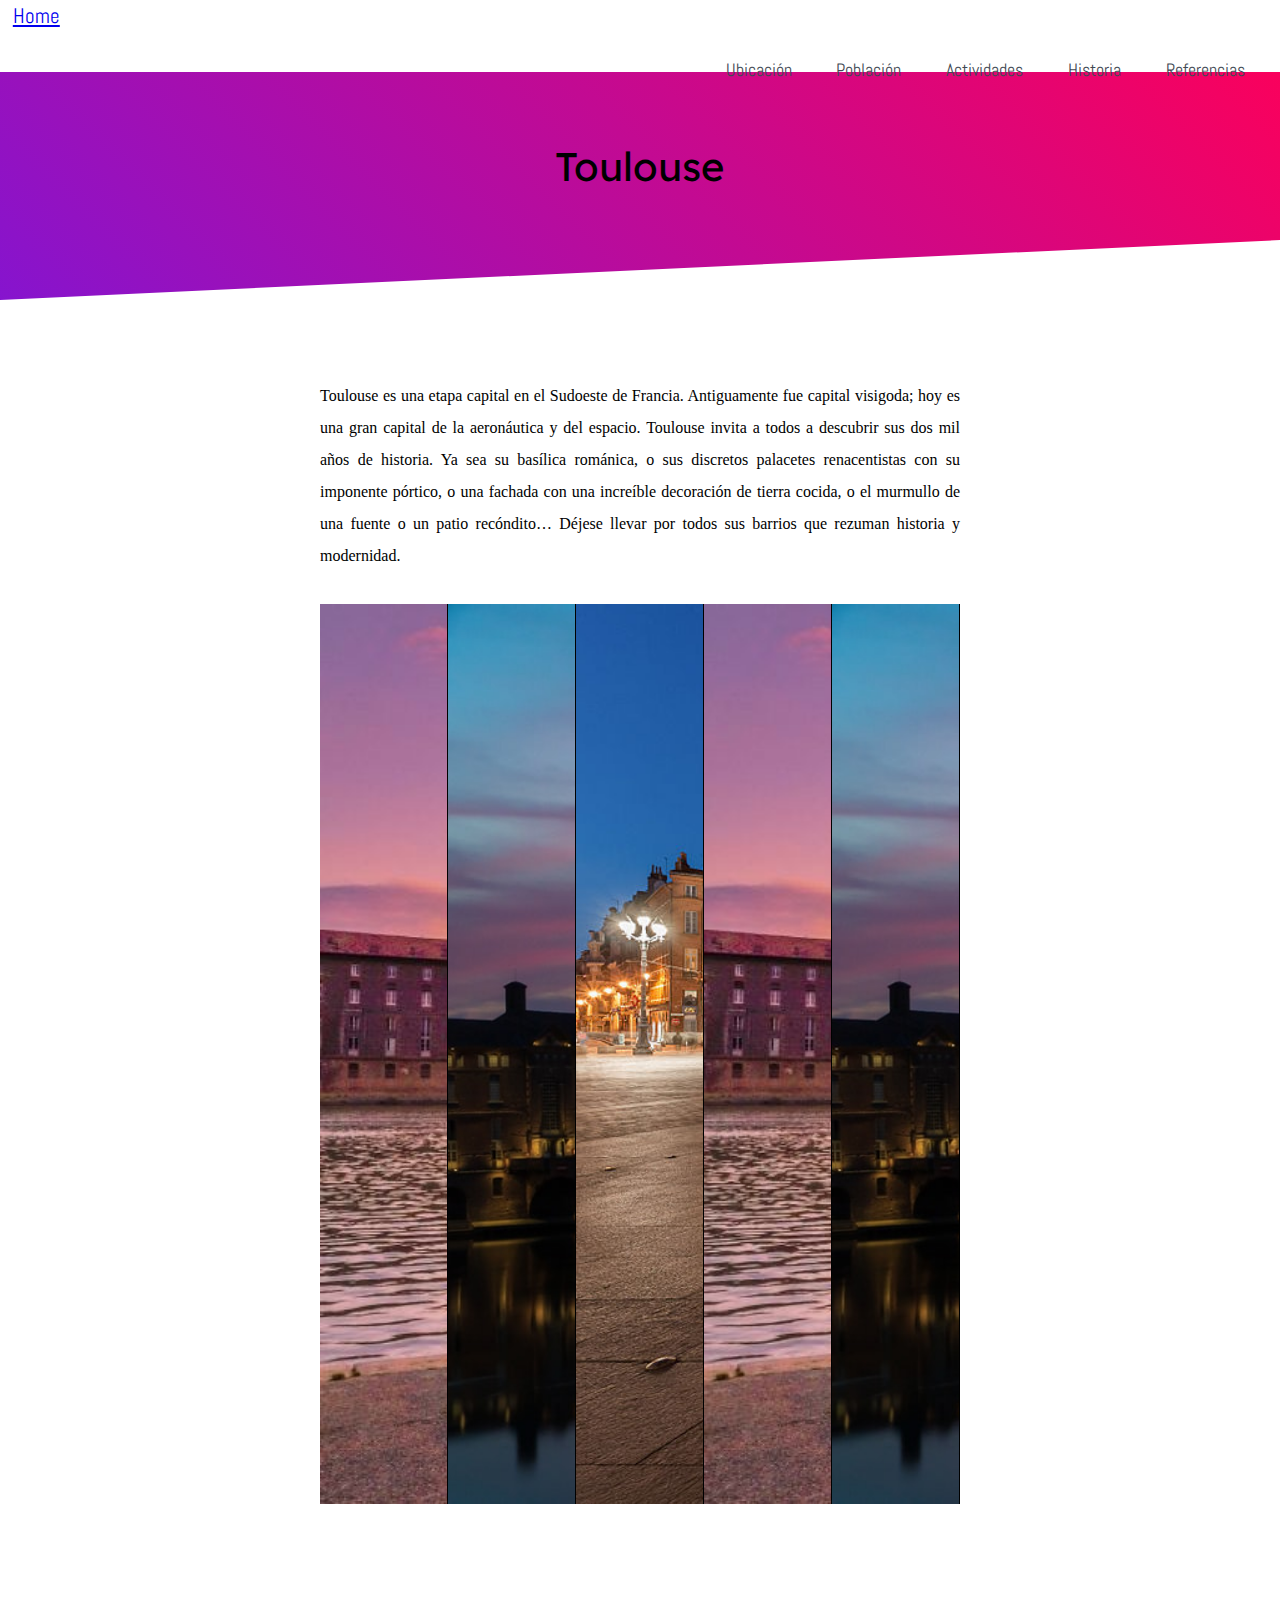
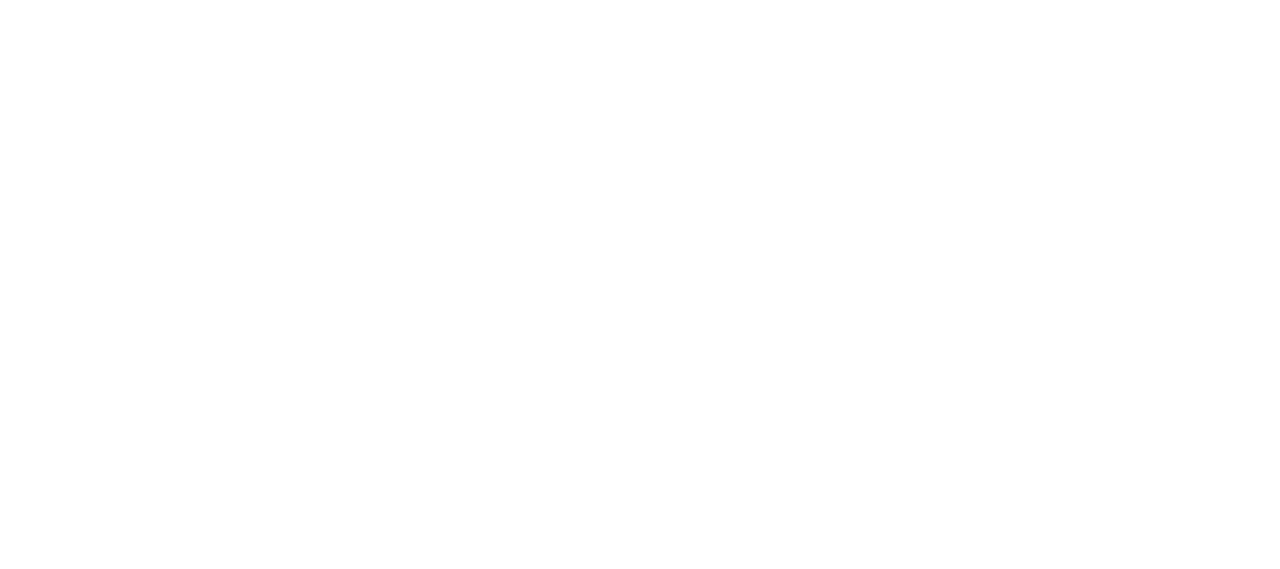
==== actividades.html @ 38aaec2a "primer commit" ====
<!DOCTYPE html>
    <!-- Ejercicio 1 - realizado por Andrés Esteban Sierra Sánchez -Gráfica interactiva-->

    <html lang="es">
    <head>
    <!--En la etiqueta meta se encuentra el atributo que habilita los carácteres para el lenguaje español y también aquellos que permiten un diseño web responsivo, que cambie respecto al tamaño de la pantalla desde el css-->
    <meta charset="UTF-8" name="viewport" content="width=device-width, initial-scale=1.0">
    <!--La etiqueta link que conecta el estilo con el HTML-->
    <link href="estilo1.css" rel="stylesheet" type="text/css">
    <title> Toulouse </title>
    </head>  
<body> 
	<header>
        <div class="contenedor">
            <h3><a href="index.html">Home</a></h3>      
            <input type="checkbox" id="menu-bar">
            <label for="menu-bar"><img src="imagenes/menu.png" width="30px"></label>
                <nav class  ="menu">                
                <a href="ubicacion.html">Ubicación</a>
                <a href="poblacion.html">Población</a>
                <a href="actividades.html">Actividades</a>
                <a href="historia.html">Historia</a>
                <a href="referencias.html">Referencias</a>
                </nav>        
                    
        </div>  
	</header>
    
    <banner>
        <section class="sec1b">
            <div class="contenedor">
                <h1>Toulouse</h1>         
            </div>    
        </section>
    </banner>
        
    <section class="sec2">
        Toulouse es una etapa capital en el Sudoeste de Francia.
        Antiguamente fue capital visigoda; hoy es una gran capital de la aeronáutica y del espacio. Toulouse invita a todos a descubrir sus dos mil años de historia. Ya sea su basílica románica, o sus discretos palacetes renacentistas con su imponente pórtico, o una fachada con una increíble decoración de tierra cocida, o el murmullo de una fuente o un patio recóndito… Déjese llevar por todos sus barrios que rezuman historia y modernidad.
        <br><br>
        <ul>
            <li>
                <div class="actividad">
                    Lorem ipsum dolor sit, amet consectetur adipisicing elit. Suscipit, neque esse, sed expedita eum repellat quis non totam praesentium dolores necessitatibus soluta a amet qui placeat magni corrupti explicabo animi?
                </div>
            </li>
            <li>
                <div class="actividad">
                    fdsfdsfsd
                </div>
            </li>
            <li>
                <div class="actividad">
                    fdsfdsfsd
                </div>
            </li>
            <li>
                <div class="actividad">
                    fdsfdsfsd
                </div>
            </li>
            <li>
                <div class="actividad">
                    fdsfdsfsd
                </div>
            </li>
        </ul>      
    </section>

    </section>
    <section class="sec5"></section>
    
</body>
</html>
---- estilo1.css ----
* {
    margin: 0;
    padding: 0;
    /* Se aplica box-sizing para mantener el mismo tamaño del box
    contando con el margin y padding*/
    box-sizing: border-box;
    font-weight: initial;
    line-height: 2rem; 
}
/*  font-family: Abel  */
@font-face {
    font-family: Abel;
    src: url('/fonts/Abel/Abel-Regular.ttf');
}

/*  font-family: Anton  */
@font-face {
    font-family: Anton;
    src: url('../fonts/Anton/Anton-Regular.ttf');
}

/*  font-family: Josefin  */
@font-face {
    font-family: Josefin;
    src: url('../fonts/Josefin_Sans/JosefinSans-Regular.ttf');
}

/*  font-family: Lexend  */
@font-face {
    font-family: Lexend;
    src: url('../fonts/Lexend_Deca/LexendDeca-Regular.ttf');
}

/*  font-family: Livvic  */
@font-face {
    font-family: Livvic;
    src: url('../fonts/Livvic/Livvic-Regular.ttf');
}


h1{
    font-family: Lexend;
    font-size: 2.5rem;
}

h2{
    font-family: Lexend;
}

h3{
    font-family: Abel;
    font-size: 1.3rem;
}

p{
    font-family: Lexend;
}

.contenedor{
    width: 98%;
    margin: auto;
}
header {
    width: 100%;
    height: 4.5rem;
    background: rgba(255,255,255,1);
    position:absolute; 
    color: white;
    top: 0;
    left: 0;
    z-index: 100;
}
header .contenedor{
    display: table;
    margin: auto;
}
header h2 a{
    font-size: 1.6rem;
    font-weight: initial;
    color: #3f4954;
    float: left;
    text-decoration: none;
    padding: 1rem 0 0 1rem;
    border: none;
}
header label {
    display: none;
}
#menu-bar{
    display: none;
}
.menu{
    font-family: Abel;
    font-size: 1.1rem;
    position: static;
    width: auto;
    height: auto;
    display: flex;
    border: none;
    float: right;
}
.menu a {
    height: 4em;
    color: #3f4954;
    text-decoration: none;
    padding: 1.4rem;
    border: none;
    transition: 0.5s;
}
.menu a:hover{
    color: white;
    background: rgba(235,90,121,0.8);
}

section{
    width: 100%;
}
#banner .sec1{
    height: 110vh;
    position: relative;
    display: flex;
    justify-content: center;
    overflow: hidden;
    background: url(imagenes/bg2.jpg);
    background-attachment:fixed;
    background-size: cover;
    background-repeat: no-repeat;
}
#banner .sec1:before{
    content: '';
    position: absolute;
    top: 100%;
    left: -50%;
    width: 100%;
    height: 100%;
    background:#fff;
    transform-origin: right;
    transform: skewY(8deg);
}
#banner .sec1:after{
    content: '';
    position: absolute;
    top: 100%;
    right: -50%;
    width: 100%;
    height: 100%;
    background:#fff;
    transform-origin: left;
    transform: skewY(-8deg);
}
#banner .sec1 .contenedor{
    position: absolute;
    text-align: center;
    padding-top: 11rem;
}
#banner .sec1 .contenedor h1{
    color: white;
    font-size: 5em;
    line-height: 1.4em;
}
#banner .sec1 .contenedor h2{
    color: white;
    font-size: 2em;
    line-height: 1.4em;
}


#banner .sec1 .btn{
    margin: 10px;
    background: gray;
    background-size: cover;
}
#banner .sec1 .btn:hover{
    background: transparent;
    border: 1px solid white;
    color: white;
}
button.btn{
    border: none;
    border-radius: 2rem;
    padding: 1rem 3rem;
    font-size: 1rem;
    cursor: pointer;
}

section.sec5{    
    height: 65vh;
    position: relative;
    overflow: hidden;
    background: url(imagenes/bg1.jpeg);
    background-attachment: fixed;
    background-size: cover;
    background-repeat: no-repeat;
}
section.sec5:before{
    content: '';
    position: absolute;
    bottom: 100%;
    left: 0%;
    width: 100%;
    height: 100%;
    background:#fff;
    transform-origin: left;
    transform: skewY(8deg);
}


section.sec2{
    height: auto;
    padding: 5rem 20rem;
    box-sizing: border-box;
    text-align: justify;
    line-height: 2rem;    
}
.sec2 h1{
    text-align: center;
    font-size: 48px;
    max-width: 600px;
    position: relative;
    margin: auto;
}
.sec2 h1:before{
    content: "";
    display: block;
    width: 120px;
    height: 2px;
    background: #000;
    position: absolute;
    left: 0;
    top: 50%;
    z-index: -2;
}
.sec2 h1:after{
    content: "";
    display: block;
    width: 120px;
    height: 2px;
    background: #000;
    position: absolute;
    right: 0;
    top: 50%;
    z-index: -2;
}
.sec2 span{
    background: #fff;
}


section.sec3{
    color: white;
    height: 26rem;
    display: flex;
    background:url(imagenes/bg3.jpg);
    background-position: 100px -150px;
    background-size: cover;
    box-shadow: 0 2px 2px rgba(0,0,0,0.5);
}

 .sec3 .content{
    padding: 3rem;
    text-align: left;
    width: calc(50% - 50px);
    height: 100%;
    background: rgba(237, 94, 124, 1);
    box-sizing: border-box;
}

 .sec3 .image{
    width: calc(50% + 50px);
    height: 100%;
    box-sizing: border-box;
    border-left: 100px solid rgba(237, 94, 124, 1);
    border-bottom: 26rem solid transparent; 
}

section.sec4{
    padding: 0.3rem;
    display: flex;
    justify-content: center;
    height: auto;
    flex-wrap: wrap;
}

.sec4 .card{
    width: 300px;
    height: auto;
    border-radius: 8px;
    box-shadow: 0 2px 2px rgba(0,0,0,0.6);
    margin: 30px;
    text-align: center;
    transition: all 0.25s;
}
.sec4 .card:hover{
    transform: translateY(-15px);
    box-shadow: 0 17px 16px rgba(0,0,0,0.2);
}

.sec4 .card img{
    width: 300px;
    height: 220px;
}

.sec4 .card p{
    margin: 30px;
    text-align: justify;
}

.sec4 .card .subcard{
    background: purple;
}

.sec4 .card .subcard2{
    background: blue;
}

.sec4 .card .subcard3{
    background: rosybrown;
}






banner .sec1b{
    height: 300px;
    position: relative;
    background: linear-gradient(45deg,#8614ce,#ff0057);
    display: flex;
    justify-content: center;
}
banner .sec1b:before{
    content: '';
    position: absolute;
    bottom: 0;
    left: 0;
    width: 100%;
    height: 200px;
    background: white;
    clip-path: polygon(0% 100%,100% 70%,100% 100%);
}

banner .sec1b .contenedor{
    position: absolute;
    text-align: center;
    padding-top: 150px;
}

ul{
    position: relative;
    top: 0;
    left: 0;
    height: 100vh;
    background: rgb(168, 102, 102);
    margin: 0;
    padding: 0;
}
ul li {
    list-style: none;
    position: relative;
    width: 20%;
    height: 100%;
    border-right: 1px solid #000;
    float: left;
    box-sizing: border-box;
    transition: 0.5s;
    text-align: center;
    overflow: hidden;
}
ul li:nth-child(1){
    background: url(imagenes/bg1.jpeg);
    background-size: cover;
    background-position: left;
}
ul li:nth-child(2){
    background: url(imagenes/bg2.jpg);
    background-size: cover;
    background-position: left;
}
ul li:nth-child(3){
    background: url(imagenes/bg3.jpg);
    background-size: cover;
    background-position: left;
}
ul li:nth-child(4){
    background: url(imagenes/bg1.jpeg);
    background-size: cover;
    background-position: left;
}
ul li:nth-child(5){
    background: url(imagenes/bg2.jpg);
    background-size: cover;
    background-position: left;
}
ul:hover li{
    width: 10%;
}
ul li:hover{
    width: 60%;
}
ul li .actividad{
    position: absolute;
    bottom: -100%;
    left: 0;
    width: 100%;
    background: rgba(211, 152, 152, 0.6);
    box-sizing: border-box;
    color: #fff;
}
ul li:hover .actividad{
    bottom: 0;
    transition: 0.5s;
    transition-delay: 0.5s;
}





.sec2 .circle{
    width: 200px;
    height: 200px;
    background: url(imagenes/bg3.jpg);
    border-radius: 50%;
    float: left;
    shape-outside: circle();
    margin: 30px 30px 30px 0;
}





@media only screen and (max-width: 800px) { 
    .menu{
        position: absolute;        
        display: block; 
        top: 50px;
        left: 0; 
        width: 50%;
        height: 100h;
        background: rgba(3,3,3,0.5);
        transition: all 0s;
        transform: translateX(-100%);
    }
    .menu a{
        display: block; 
        border-bottom: 1px solid rgba(255, 255, 255, 0.5);        
        color:white;
    }
    header label {
        display: initial;
        float: right;
        font-size: 28px;
        margin: 15px 0;
        cursor: pointer;
    }
    #menu-bar:checked ~ .menu{
        transform: translateX(100%);
    }
    .menu a:hover{
    background: rgba(235,90,121,0.8);
    }
}

@media only screen and (max-width: 500px) { 
    #menu-bar:checked ~ .menu{
        width: 100%;
        transform: translateX(0%);
    }
}
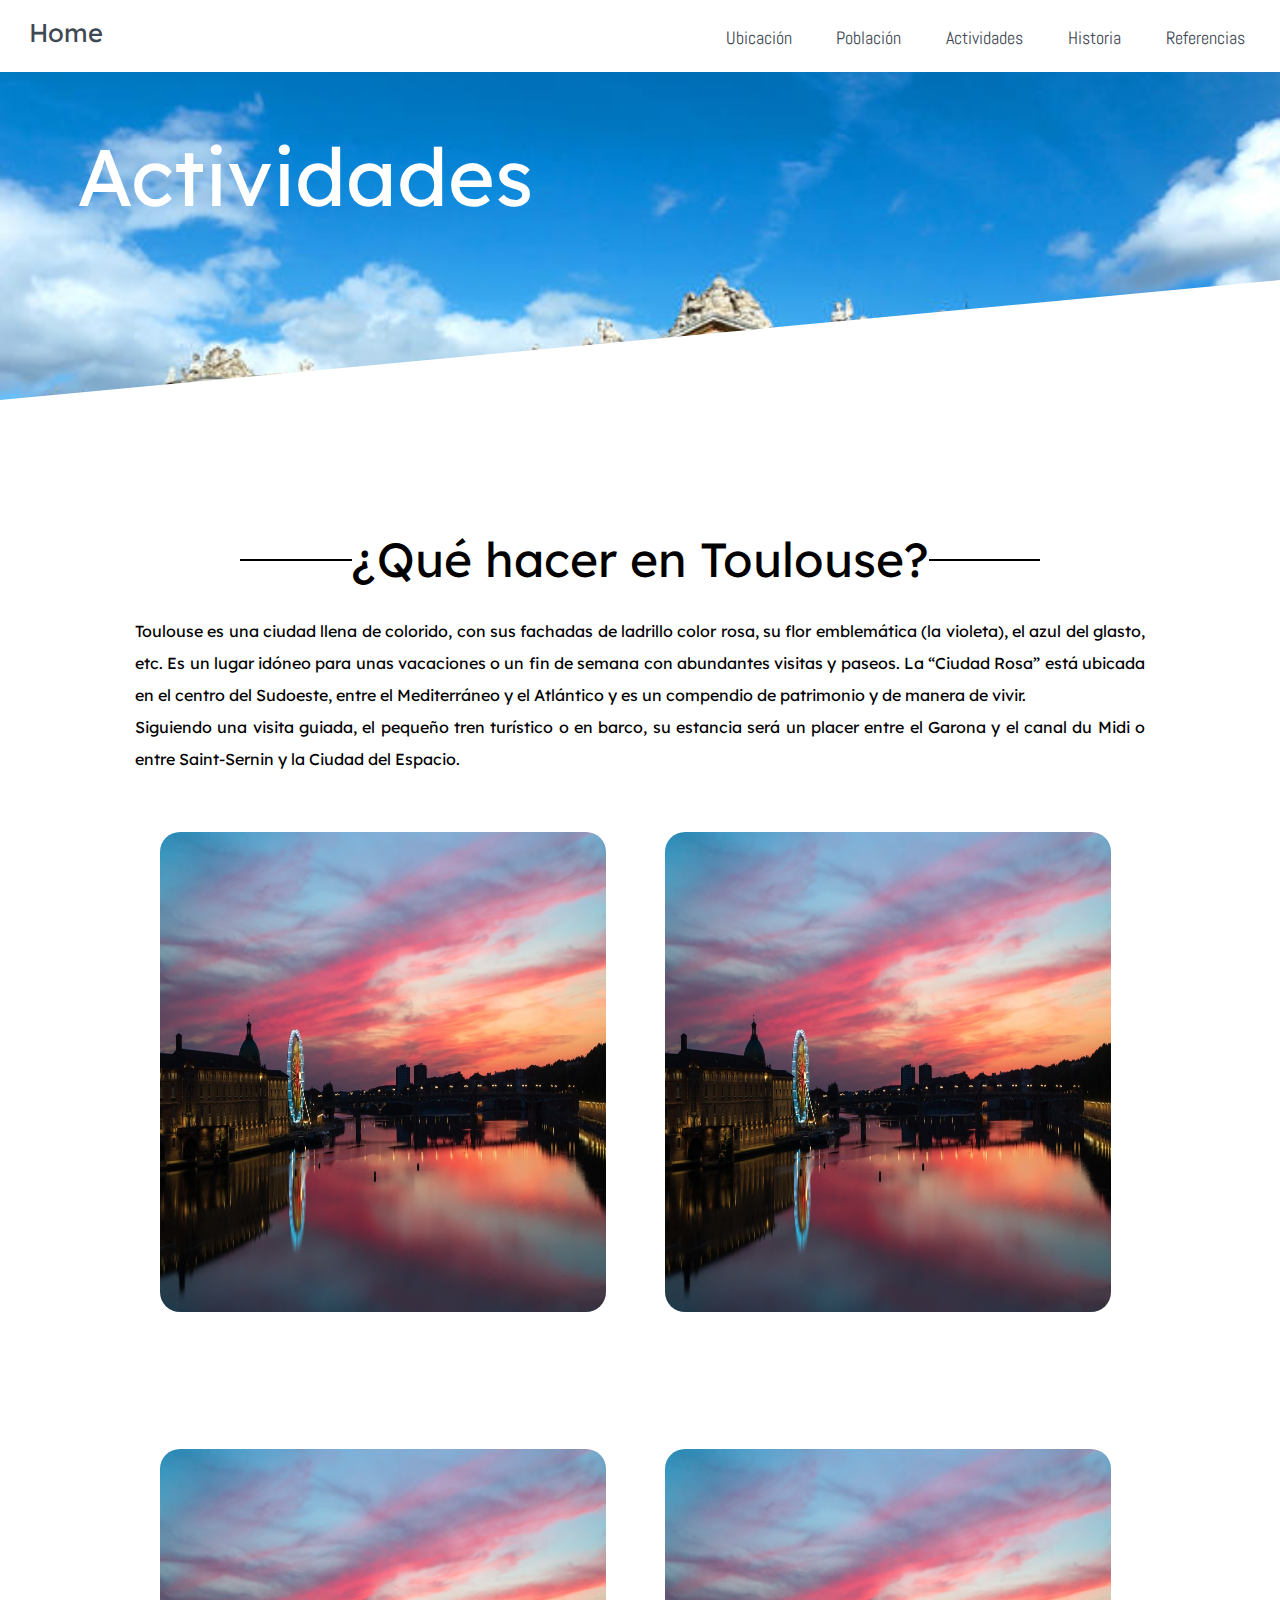
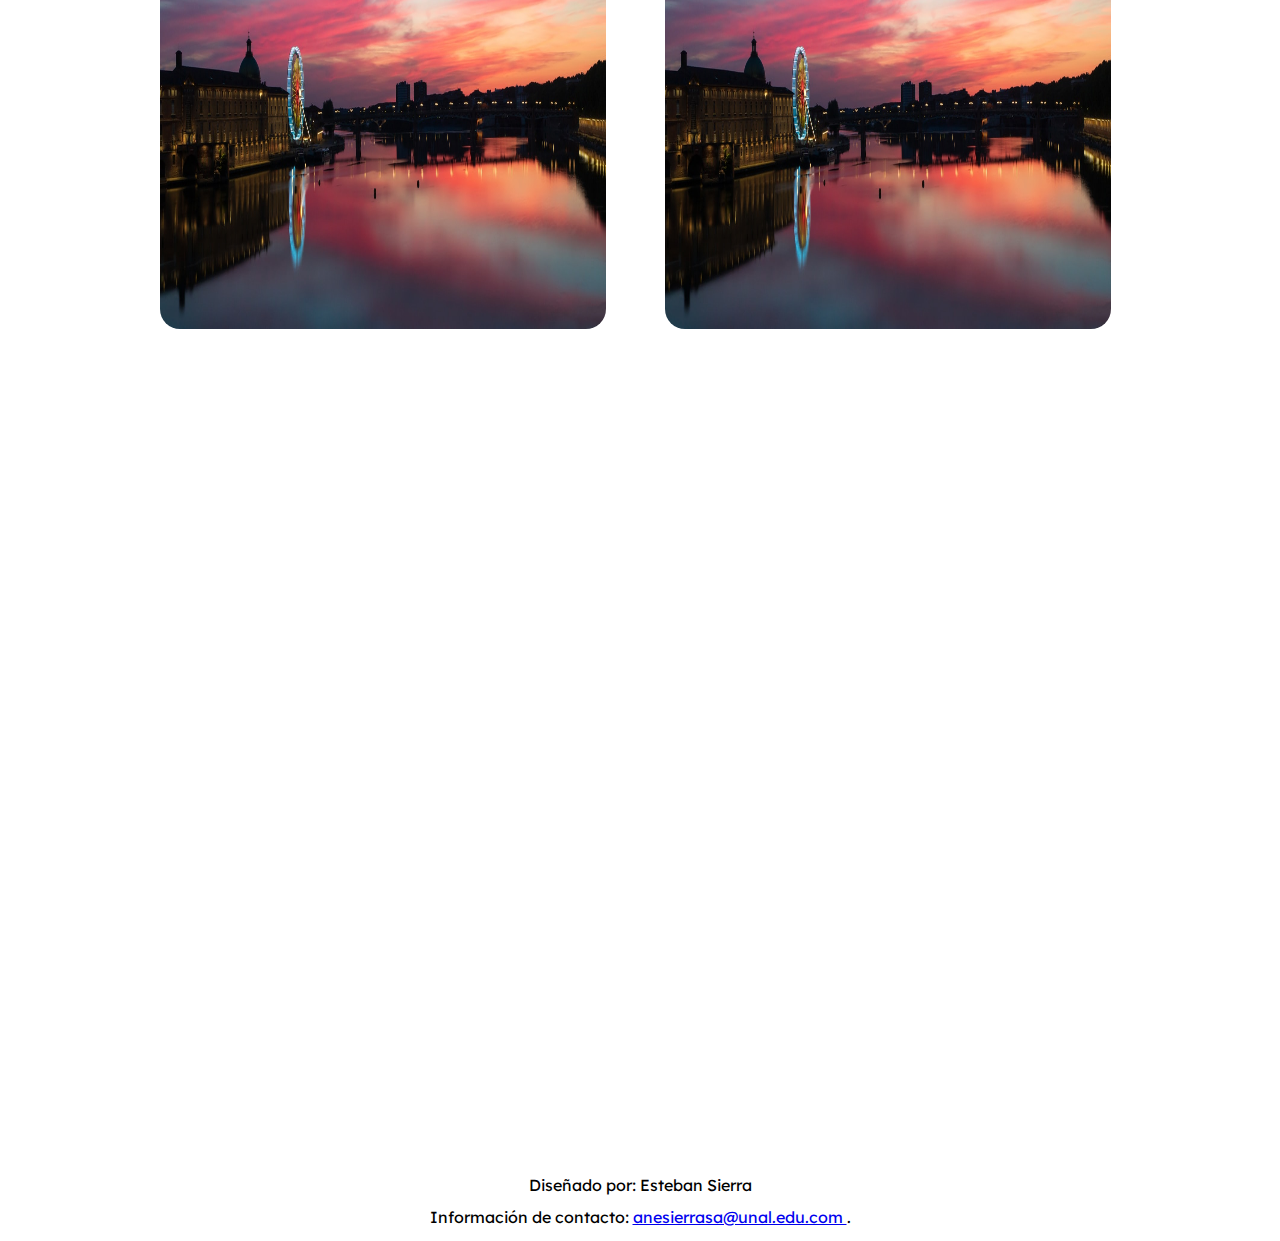
==== commit 65f754ae: "v2" ====
--- a/actividades.html
+++ b/actividades.html
@@ -6,13 +6,13 @@
     <!--En la etiqueta meta se encuentra el atributo que habilita los carácteres para el lenguaje español y también aquellos que permiten un diseño web responsivo, que cambie respecto al tamaño de la pantalla desde el css-->
     <meta charset="UTF-8" name="viewport" content="width=device-width, initial-scale=1.0">
     <!--La etiqueta link que conecta el estilo con el HTML-->
-    <link href="estilo1.css" rel="stylesheet" type="text/css">
+    <link href="/css/estilo1.css" rel="stylesheet" type="text/css">
     <title> Toulouse </title>
     </head>  
 <body> 
 	<header>
         <div class="contenedor">
-            <h3><a href="index.html">Home</a></h3>      
+            <h2><a href="index.html">Home</a></h2>      
             <input type="checkbox" id="menu-bar">
             <label for="menu-bar"><img src="imagenes/menu.png" width="30px"></label>
                 <nav class  ="menu">                
@@ -21,54 +21,99 @@
                 <a href="actividades.html">Actividades</a>
                 <a href="historia.html">Historia</a>
                 <a href="referencias.html">Referencias</a>
-                </nav>        
-                    
+                </nav>     
         </div>  
 	</header>
     
-    <banner>
-        <section class="sec1b">
+    <div id="banner">
+        <section class="sec1b" style="background-image: url(imagenes/b4.jpg)">
             <div class="contenedor">
-                <h1>Toulouse</h1>         
+                <h1>Actividades</h1>         
             </div>    
         </section>
-    </banner>
+    </div>
         
     <section class="sec2">
-        Toulouse es una etapa capital en el Sudoeste de Francia.
-        Antiguamente fue capital visigoda; hoy es una gran capital de la aeronáutica y del espacio. Toulouse invita a todos a descubrir sus dos mil años de historia. Ya sea su basílica románica, o sus discretos palacetes renacentistas con su imponente pórtico, o una fachada con una increíble decoración de tierra cocida, o el murmullo de una fuente o un patio recóndito… Déjese llevar por todos sus barrios que rezuman historia y modernidad.
-        <br><br>
-        <ul>
-            <li>
-                <div class="actividad">
-                    Lorem ipsum dolor sit, amet consectetur adipisicing elit. Suscipit, neque esse, sed expedita eum repellat quis non totam praesentium dolores necessitatibus soluta a amet qui placeat magni corrupti explicabo animi?
+        <div class="sec2b">
+            <h1><span>¿Qué hacer en Toulouse?</span></h1>
+            <br>
+            <p>Toulouse es una ciudad llena de colorido, con sus fachadas de 
+                ladrillo color rosa, su flor emblemática (la violeta), el azul
+                del glasto, etc. Es un lugar idóneo para unas vacaciones o un 
+                fin de semana con abundantes visitas y paseos. La “Ciudad Rosa”
+                está ubicada en el centro del Sudoeste, entre el Mediterráneo y 
+                el Atlántico y es un  compendio de patrimonio y de manera de vivir.<br>
+                Siguiendo una visita guiada, el pequeño tren turístico o en barco, 
+                su estancia será un placer entre el Garona y el canal du Midi o 
+                entre Saint-Sernin y la Ciudad del Espacio.</p>
+            <br>
+            <div class="actividades">
+                <div class="card2">
+                    <div class="front"><img src="/imagenes/bg2.jpg"></div>
+                    <div class="back">
+                        <h2>Le Capitole- Hotel de Ville</h2>
+                        <p> En el primer piso hay magníficas salas de recepción decoradas con alegorías 
+                            del Amor por Paul Gervais, diez lienzos enormes de Henri Martin, en la Sala 
+                            de los Ilustres con temas que cuentan la historia de Toulouse y 
+                            unos bustos en memoria de los hombres que dejaron su impronta en 
+                            la ciudad.
+                        </p>
+                    </div>
                 </div>
-            </li>
-            <li>
-                <div class="actividad">
-                    fdsfdsfsd
+
+                <div class="card2">
+                    <div class="front"><img src="/imagenes/bg2.jpg"></div>
+                    <div class="back">
+                        <h2>Jardin du Grand Rond</h2>
+                        <p> Su segundo nombre es el de parque Boulingrin, lo que recuerda el 
+                            nombre bowling green en inglés, rectángulo de césped donde se juega
+                            con bolas.<br>
+                            También se puede hacer picnic bajo la gran variedad de árboles y 
+                            flores o improvisar un paseo romántico por las avenidas entre las 
+                            estatuas que terminan en el templete frente a una hermosa fuente.
+                        </p>
+                    </div>
                 </div>
-            </li>
-            <li>
-                <div class="actividad">
-                    fdsfdsfsd
+            </div>
+            <div class="actividades">
+                <div class="card2">
+                    <div class="front"><img src="/imagenes/bg2.jpg"></div>
+                    <div class="back">
+                        <h2>Cite de l'espace</h2>
+                        <p> Gracias al simulador de camino lunar, el visitante puede entrenarse a andar 
+                            como un astronauta descubriendo su vida a bordo de la Estación 
+                            Espacial Internacional. Venga a vestirse con una escafandra 
+                            subiendo a un módulo lunar. Y los peques, ¡también!
+                        </p>
+                    </div>
                 </div>
-            </li>
-            <li>
-                <div class="actividad">
-                    fdsfdsfsd
+                <div class="card2">
+                    <div class="front"><img src="/imagenes/bg2.jpg"></div>
+                    <div class="back">
+                        <h2>Pont - Neuf</h2>
+                        <p> La construcción a partir de 1544 del puente más 
+                            antiguo del Garona fue un tema de importancia nacional.<br>
+                            Hoy podemos apreciar sus ocho ojos grandiosos, de ladrillo 
+                            y sillares de piedra con u os vanos para limitar la presión 
+                            del agua, dispositivo que permitirá al puente el haber 
+                            resistido a los caprichos del río.
+                        </p>
+                    </div>
                 </div>
-            </li>
-            <li>
-                <div class="actividad">
-                    fdsfdsfsd
-                </div>
-            </li>
-        </ul>      
+            </div>
+        </div>
     </section>
 
     </section>
-    <section class="sec5"></section>
+    <section class="sec5" style="background-image: url(imagenes/b4.jpg)"></section>
+    <div class="footer">
+        <p>Diseñado por: Esteban Sierra</p>
+        <p>Información de contacto: 
+            <a href="mailto:anesierrasa@unal.edu.co">
+                anesierrasa@unal.edu.com
+            </a>.
+        </p>
+    </div>
     
 </body>
 </html>   
--- a/css/estilo1.css
+++ b/css/estilo1.css
@@ -0,0 +1,638 @@
+* {
+    margin: 0;
+    padding: 0;
+    /* Se aplica box-sizing para mantener el mismo tamaño del box
+    contando con el margin y padding*/
+    box-sizing: border-box;
+    font-weight: initial;
+    line-height: 2rem; 
+}
+/*  font-family: Abel  */
+@font-face {
+    font-family: Abel;
+    src: url('../fonts/Abel/Abel-Regular.ttf');
+}
+
+/*  font-family: Lexend  */
+@font-face {
+    font-family: "Lexend";
+    src: url("../fonts/Lexend_Deca/LexendDeca-Regular.ttf");
+}
+
+
+h1{
+    font-family: "Lexend";
+    font-size: 2.5rem;
+}
+
+h2{
+    font-family: Lexend;
+}
+
+h3{
+    font-family: Abel;
+    font-size: 1.3rem;
+}
+
+p{
+    font-family: Lexend;
+}
+
+.contenedor{
+    width: 98%;
+    margin: auto;
+}
+header {
+    width: 100%;
+    height: 4.5rem;
+    background: rgba(255,255,255,1);
+    position:absolute; 
+    color: white;
+    top: 0;
+    left: 0;
+    z-index: 100;
+}
+header .contenedor{
+    display: table;
+    margin: auto;
+}
+header h2 a{
+    font-size: 1.6rem;
+    font-weight: initial;
+    color: #3f4954;
+    float: left;
+    text-decoration: none;
+    padding: 1rem 0 0 1rem;
+    border: none;
+}
+header label {
+    display: none;
+}
+#menu-bar{
+    display: none;
+}
+.menu{
+    font-family: Abel;
+    font-size: 1.1rem;
+    position: static;
+    width: auto;
+    height: auto;
+    display: flex;
+    border: none;
+    float: right;
+}
+.menu a {
+    height: 4em;
+    color: #3f4954;
+    text-decoration: none;
+    padding: 1.4rem;
+    border: none;
+    transition: 0.5s;
+}
+.menu a:hover{
+    color: white;
+    background: rgba(235,90,121,0.8);
+}
+
+section{
+    width: 100%;
+}
+#banner .sec1{
+    height: 110vh;
+    position: relative;
+    display: flex;
+    justify-content: center;
+    overflow: hidden;
+    background: url(../imagenes/bg2.jpg);
+    background-attachment:fixed;
+    background-size: cover;
+    background-repeat: no-repeat;
+}
+#banner .sec1:before{
+    content: '';
+    position: absolute;
+    top: 100%;
+    left: -50%;
+    width: 100%;
+    height: 100%;
+    background:#fff;
+    transform-origin: right;
+    transform: skewY(8deg);
+}
+#banner .sec1:after{
+    content: '';
+    position: absolute;
+    top: 100%;
+    right: -50%;
+    width: 100%;
+    height: 100%;
+    background:#fff;
+    transform-origin: left;
+    transform: skewY(-8deg);
+}
+#banner .sec1 .contenedor{
+    position: absolute;
+    text-align: center;
+    padding-top: 11rem;
+}
+#banner .sec1 .contenedor h1{
+    color: white;
+    font-size: 5em;
+    line-height: 1.4em;
+}
+#banner .sec1 .contenedor h2{
+    color: white;
+    font-size: 2em;
+    line-height: 1.4em;
+}
+#banner .sec1 .btn{
+    margin: 10px;
+    background: gray;
+    background-size: cover;
+}
+#banner .sec1 .btn:hover{
+    background: transparent;
+    border: 1px solid white;
+    color: white;
+}
+button.btn{
+    border: none;
+    border-radius: 2rem;
+    padding: 1rem 3rem;
+    font-size: 1rem;
+    cursor: pointer;
+}
+
+section.sec5{    
+    height: 65vh;
+    position: relative;
+    overflow: hidden;
+    background-attachment: fixed;
+    background-size: cover;
+    background-repeat: no-repeat;
+}
+section.sec5:before{
+    content: '';
+    position: absolute;
+    bottom: 100%;
+    left: 0%;
+    width: 100%;
+    height: 100%;
+    background:#fff;
+    transform-origin: left;
+    transform: skewY(8deg);
+}
+
+
+section.sec2{
+    height: auto;
+    padding: 15vmin;
+    margin: auto;
+    box-sizing: border-box;
+    text-align: justify;
+    line-height: 2rem;    
+    justify-content: center;
+}
+.sec2 h1{
+    text-align: center;
+    font-size: 3rem;
+    max-width: 800px;
+    position: relative;
+    margin: auto;
+}
+.sec2 h1:before{
+    content: "";
+    display: block;
+    width: 15rem;
+    height: 0.1rem;
+    background: #000;
+    position: absolute;
+    left: 0;
+    top: 50%;
+    z-index: -2;
+}
+.sec2 h1:after{
+    content: "";
+    display: block;
+    width: 15rem;
+    height: 0.1rem;
+    background: #000;
+    position: absolute;
+    right: 0;
+    top: 50%;
+    z-index: -2;
+}
+.sec2 span{
+    background: #fff;
+}
+
+
+section.sec3{
+    color: white;
+    height: 26rem;
+    display: flex;
+    background-color:white;
+    box-shadow: 0 10px 30px rgba(0,0,0,0.5);
+}
+
+ .sec3 .content{
+    padding: 2% 5%;
+    text-align: left;
+    width: calc(50% - 50px);
+    height: 100%;
+    background-color: rgba(237, 94, 124, 1);
+    box-sizing: border-box;
+}
+ .sec3 .content p{
+    font-size: .8rem;
+    line-height: 1.5em;
+    text-align: justify;
+}
+ .sec3 .image{
+    width: calc(50% + 50px);
+    height: 100%;
+    box-sizing: border-box;
+    border-left: 100px solid rgba(237, 94, 124, 1);
+    border-bottom: 26rem solid transparent;
+    background: url(../imagenes/b4.jpg); 
+    background-position: -100px 0px;
+}
+
+section.sec4{
+    padding-top: 5rem;
+    display: flex;
+    justify-content: center;
+    height: auto;
+    flex-wrap: wrap;
+}
+.descripcion{
+    width: 300px;
+    text-align: right;
+    content: center;
+    height: auto;
+    margin-top: auto;
+    margin-bottom: auto;
+}
+.sec4 .card{
+    position: relative;
+    width: 300px;
+    height: auto;
+    border-radius: 18px;
+    box-shadow: 0 2px 2px rgba(0,0,0,0.6);
+    margin: 30px;
+    overflow: hidden;
+    text-align: center;
+    transition: all 0.25s;
+}
+.sec4 .card:hover{
+    transform: translateY(-15px);
+    box-shadow: 0 17px 16px rgba(0,0,0,0.2);
+}
+.sec4 .card img{
+    width: 300px;
+    height: 220px;
+}
+.sec4 .card p{
+    margin: 30px;
+    font-size: .8rem;
+    line-height: 1.3rem;
+    text-align: justify;
+    height: 12.4rem;
+}
+.sec4 .card .subcard2{
+    background: blue;
+}
+.sec4 .card .subcard3{
+    background: rosybrown;
+}
+
+
+
+
+
+
+#banner .sec1b{
+    height: 25rem;
+    position: relative;
+    display: flex;
+    color: white;    
+    overflow: hidden;
+    background-attachment:fixed;
+    background-size: cover;
+    background-repeat: no-repeat;
+    justify-content: center;
+}
+
+#banner .sec1b:before{
+    content: '';
+    position: absolute;
+    bottom: 0;
+    left: 0;
+    width: 100%;
+    height: 200px;
+    background: white;
+    clip-path: polygon(0% 100%,100% 40%,100% 100%);
+}
+
+#banner .sec1b .contenedor{
+    position: absolute;
+    text-align: left;
+    padding-top: 10rem;
+    padding-left: 5%;
+}
+
+#banner .sec1b .contenedor h1{
+    font-size: 5rem;
+}
+
+
+.sec2 .sec2b .circle{
+    width: 200px;
+    height: 200px;
+    background: url(../imagenes/bg3.jpg);
+    border-radius: 50%;
+    float: left;
+    shape-outside: circle();
+    margin: 30px 30px 30px 0;
+}
+
+
+.footer{
+    background-color: white;
+    width: 100%;
+    height: 5rem;
+    text-align: center;
+    bottom: 0;
+    padding: .5rem;
+}
+
+
+.sec2b h1{
+    line-height: 3rem;
+}
+.sec2 .actividades{
+    display: flex;
+    justify-content: center;
+}
+.sec2 .card2{
+    position: relative;
+    width: 98%;
+    height: 30rem;
+    margin: 25px;
+    margin-bottom: 5rem;
+    transform-style: preserve-3d;
+    transition: transform .4s linear;
+}
+
+.sec2 .front{
+    position: absolute;
+    width: 100%;
+    height: 100%;
+    backface-visibility: hidden;
+}
+
+.front img{
+    width: 98%;
+    height: 30rem;
+    
+    border-radius: 20px;
+}
+
+.sec2 .card2:hover{
+    transform: rotateY(180deg);
+}
+
+.sec2 .back{
+    padding: 2rem;
+    width: 100%;
+    height: 100%;
+    backface-visibility: hidden;
+    position: absolute;
+    background:red;
+    transform: rotateY(180deg);
+    text-align: center;
+    border-radius: 20px;
+}
+
+
+.sec2 .actividades{
+    display: flex;
+    justify-content: center;
+    margin-bottom: 2rem;
+}
+
+.sec2 .box{
+    padding-left: 5rem;
+    padding-right: 5rem;
+    display: flex;
+    position: relative;
+    margin: auto;
+    width: 24rem;
+    height: 24rem;
+    transition: 0.5s;
+    margin: 10px;
+}
+
+.sec2 .box:hover{
+    z-index: 1;
+    transform: scale(1.1);
+    box-shadow: 0 25px 45 rgba(0,0,0,0.5);
+}
+
+.box .imagen{
+    position: absolute;
+    width: 100%;
+    height: 100%;
+}
+
+.box .imagen:before{
+    content: '';
+    position: absolute;
+    top: 0;
+    left: 0;
+    width: 100%;
+    height: 100%;
+    z-index: 1;
+    background: linear-gradient(180deg,rgb(228, 55, 185),rgb(241, 237, 237));
+    mix-blend-mode: multiply;
+    opacity: 0;
+    transition: 0.5s;
+    border-radius: 18px;
+}
+
+.box:hover .imagen:before{
+    opacity: 1;
+}
+
+.box .imagen img{
+    position: absolute;
+    width: 100%;
+    height: 100%;
+    object-fit: cover;
+    border-radius: 18px;
+}
+
+
+.box .lugar{
+    position: absolute;
+    z-index: 1;
+    width: 100%;
+    height: 100%;
+    padding: 30px;
+    color: white;
+}
+
+.box .lugar h2{
+    width: 100%;
+    transition: 0.5s;
+    margin-bottom: 5px;
+    transform: translateY(100px);
+    line-height: 2rem;
+    opacity: 0;    
+}
+
+.box:hover .lugar h2{
+    transform: translateY(0px);
+    transition-delay: 0.6s;
+    opacity: 1;    
+}
+
+.box .lugar p{
+    transition: 0.5s;
+    transform: translateY(100px);
+    line-height: 1.2rem;
+    opacity: 0;    
+}
+
+.box:hover .lugar p{
+    transform: translateY(0px);
+    transition-delay: 0.6s;
+    opacity: 1;    
+
+}
+
+
+
+
+
+
+
+
+
+
+#banner .referencias{
+    height: 25rem;
+    position: relative;
+    display: flex;
+    color: white;    
+    overflow: hidden;
+    background-attachment:fixed;
+    background-size: cover;
+    background-repeat: no-repeat;
+    justify-content: center;
+}
+
+#banner .referencias:before{
+    content: '';
+    position: absolute;
+    top: 0;
+    left: 0;
+    width: 100%;
+    height: 100%;      
+    background:url("../imagenes/bg2.jpg");
+    border-radius: 0 0 50% 50%/ 0  0 100% 100%;
+    transform: scaleX(1.5);
+}
+
+#banner .referencias .contenedor{
+    position: absolute;
+    text-align: center;
+    padding-top: 13rem;
+    padding-left: 5%;
+}
+
+#banner .referencias .contenedor h1{
+    font-size: 5rem;
+}
+
+@media only screen and (max-width: 800px) { 
+    .menu{
+        position: absolute;        
+        display: block; 
+        top: 4.5rem;
+        left: 0; 
+        width: 50%;
+        height: 100h;
+        background: rgba(255,255,255,0.5);
+        transition: all 0s;
+        transform: translateX(-100%);
+    }
+    .menu a{
+        display: block; 
+        border-bottom: 1px solid rgba(255, 255, 255, 0.5);        
+        color: black;
+    }
+    header label {
+        display: initial;
+        float: right;
+        font-size: 28px;
+        margin: 1.5rem 0;
+        cursor: pointer;
+    }
+    #menu-bar:checked ~ .menu{
+        transform: translateX(100%);
+    }
+    .menu a:hover{
+    background: rgba(235,90,121,0.8);
+    }
+    section.sec2{
+        padding: 5rem; 
+    }
+    .sec2 .sec2b h1:before{
+        background: transparent;
+    }
+    .sec2 .sec2b h1:after{
+        background: transparent;
+    }
+    .sec2 .sec2b span{
+        background: transparent;
+    }
+
+    .sec4 .descripcion{
+        padding: 1rem 5rem; 
+        text-align: center;
+        width: 100%;
+    }
+    .sec2 .actividades{
+        flex-wrap: wrap;
+    }
+    .sec2 .descripcion{
+        width: 100%;
+        text-align: justify;
+    }
+    .sec2 .box{
+        width: 100%;
+        margin: auto;
+        padding-left: 0rem;
+        padding-top: 1rem;
+    }
+}
+
+    
+@media only screen and (max-width: 500px) { 
+    #menu-bar:checked ~ .menu{
+        width: 100%;
+        transform: translateX(0%);
+    }
+    #banner .sec1b .contenedor h1{
+        font-size: 4rem;
+    }
+    section.sec2{
+        padding: 3rem; 
+    }
+    .sec2 .card2{
+        width: 22rem;
+        height: 30rem;
+        margin: 8px;
+    }
+}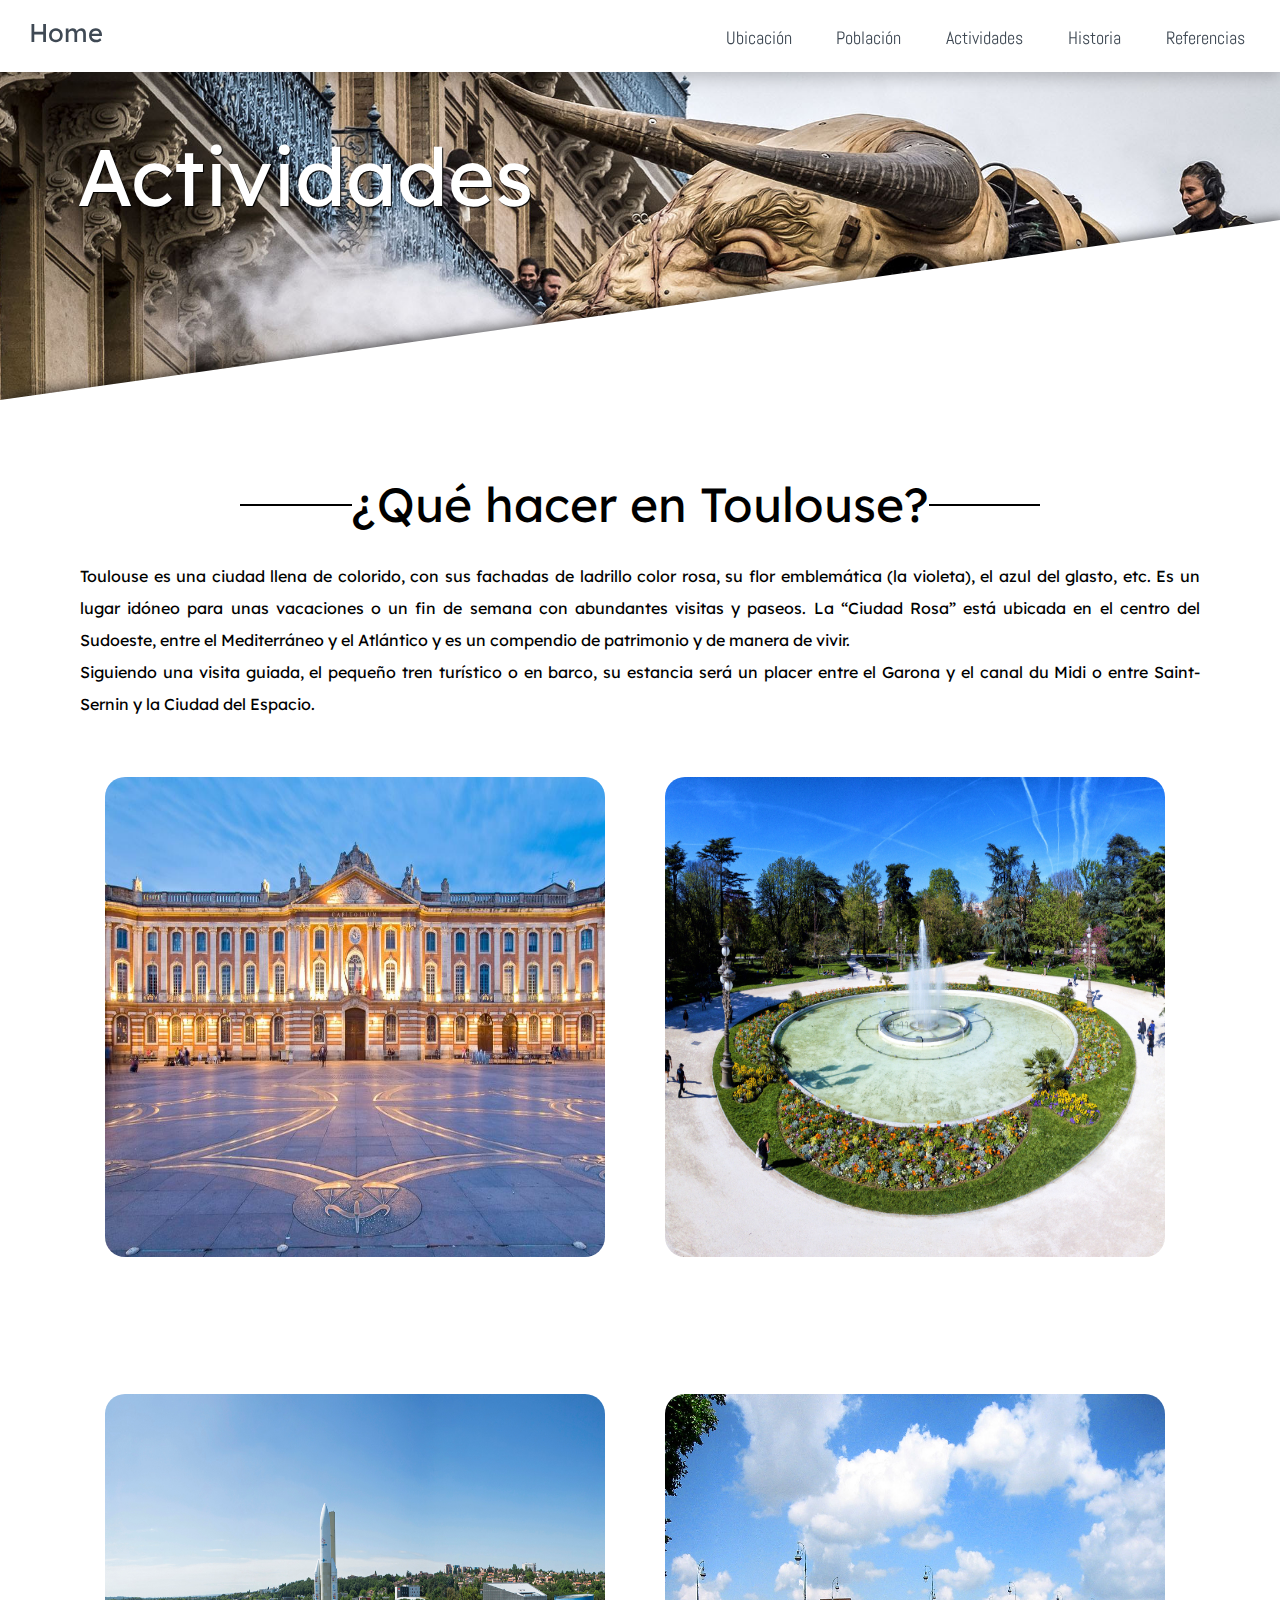
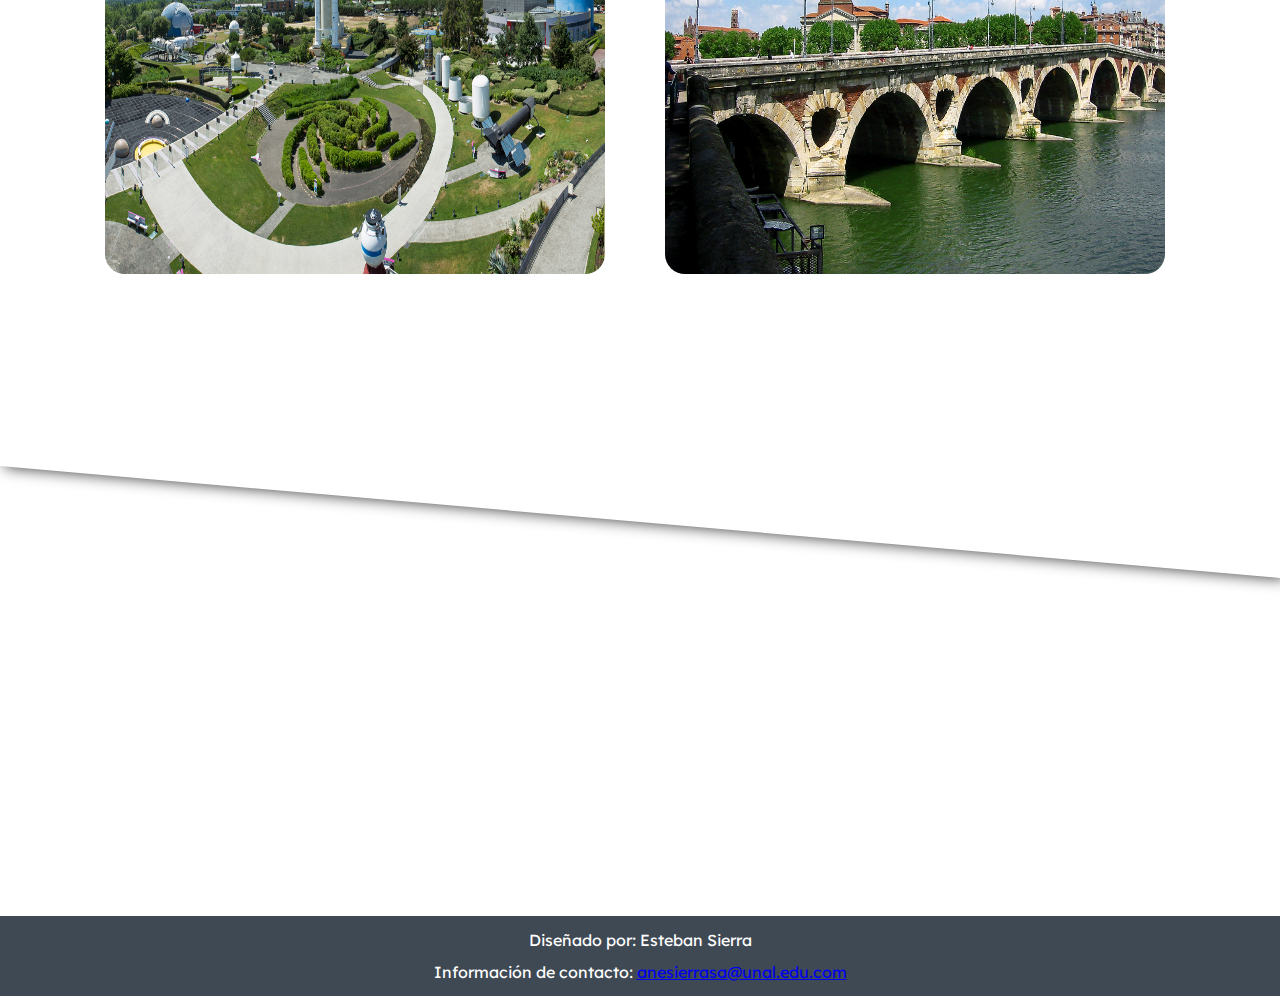
==== commit 1fc17f38: "v2" ====
--- a/actividades.html
+++ b/actividades.html
@@ -1,20 +1,23 @@
 <!DOCTYPE html>
     <!-- Ejercicio 1 - realizado por Andrés Esteban Sierra Sánchez -Gráfica interactiva-->
-
     <html lang="es">
     <head>
     <!--En la etiqueta meta se encuentra el atributo que habilita los carácteres para el lenguaje español y también aquellos que permiten un diseño web responsivo, que cambie respecto al tamaño de la pantalla desde el css-->
     <meta charset="UTF-8" name="viewport" content="width=device-width, initial-scale=1.0">
     <!--La etiqueta link que conecta el estilo con el HTML-->
-    <link href="/css/estilo1.css" rel="stylesheet" type="text/css">
-    <title> Toulouse </title>
+    <link href="css/estilo1.css" rel="stylesheet" type="text/css">
+    <title> Actividades </title>
     </head>  
+<!-- ----------------------------  PAGINA ---------------------------------------------- -->
 <body> 
+    <!-- ----------------------------  Cabecera ---------------------------------------------- -->
 	<header>
         <div class="contenedor">
-            <h2><a href="index.html">Home</a></h2>      
+            <h2><a href="index.html">Home</a></h2> 
+            <!--Checkbox para selección del menu desplegable-->     
             <input type="checkbox" id="menu-bar">
             <label for="menu-bar"><img src="imagenes/menu.png" width="30px"></label>
+                <!-- ----------------------- Menu ----------------------------------- -->
                 <nav class  ="menu">                
                 <a href="ubicacion.html">Ubicación</a>
                 <a href="poblacion.html">Población</a>
@@ -22,17 +25,23 @@
                 <a href="historia.html">Historia</a>
                 <a href="referencias.html">Referencias</a>
                 </nav>     
+                <!-- -------------x--------- Menu - --------------x------------------- -->
         </div>  
 	</header>
-    
+    <!-- ------------x----------------  Cabecera --------------------------x------------------- -->
+
+    <!-- -----------------------------  Banner ------------------------------------------------ -->
     <div id="banner">
-        <section class="sec1b" style="background-image: url(imagenes/b4.jpg)">
+        <section class="sec1b" style="background-image: url(imagenes/actividades.jpg)">
             <div class="contenedor">
                 <h1>Actividades</h1>         
             </div>    
         </section>
     </div>
-        
+    <!-- ------------x----------------  Banner ----------------------------x------------------- -->
+
+    <!-- -------------------------------------------  MAIN ------------------------------------------------------ --> 
+    <!-- ---------------------------- Introducción   ------------------------------------------ -->        
     <section class="sec2">
         <div class="sec2b">
             <h1><span>¿Qué hacer en Toulouse?</span></h1>
@@ -47,9 +56,11 @@
                 su estancia será un placer entre el Garona y el canal du Midi o 
                 entre Saint-Sernin y la Ciudad del Espacio.</p>
             <br>
-            <div class="actividades">
+    <!-- ------------x---------------  Introducción ------------------------x------------------- -->
+    <!-- ------------------------------  Cards(Capitole) --------------------------------------- -->
+            <div class="contenedor2">
                 <div class="card2">
-                    <div class="front"><img src="/imagenes/bg2.jpg"></div>
+                    <div class="front"><img src="imagenes/capitole.jpg"></div>
                     <div class="back">
                         <h2>Le Capitole- Hotel de Ville</h2>
                         <p> En el primer piso hay magníficas salas de recepción decoradas con alegorías 
@@ -60,9 +71,10 @@
                         </p>
                     </div>
                 </div>
-
+    <!-- ---------------x--------------  Cards(Capitole) --------------------x------------------ -->
+    <!-- --------------------------------  Cards(Jardin) --------------------------------------- -->
                 <div class="card2">
-                    <div class="front"><img src="/imagenes/bg2.jpg"></div>
+                    <div class="front"><img src="imagenes/jardin.jpg"></div>
                     <div class="back">
                         <h2>Jardin du Grand Rond</h2>
                         <p> Su segundo nombre es el de parque Boulingrin, lo que recuerda el 
@@ -75,9 +87,11 @@
                     </div>
                 </div>
             </div>
-            <div class="actividades">
+    <!-- ------------------x------------  Cards(Jardin) ------------x--------------------------- -->
+    <!-- ------------------------------  Cards(Espacer) ---------------------------------------- -->
+            <div class="contenedor2">
                 <div class="card2">
-                    <div class="front"><img src="/imagenes/bg2.jpg"></div>
+                    <div class="front"><img src="imagenes/espacio.jpg"></div>
                     <div class="back">
                         <h2>Cite de l'espace</h2>
                         <p> Gracias al simulador de camino lunar, el visitante puede entrenarse a andar 
@@ -87,8 +101,10 @@
                         </p>
                     </div>
                 </div>
+    <!-- ---------------x--------------  Cards(Espacer) --------------x------------------------ -->
+    <!-- ---------------------------------  Cards(Pont) --------------------------------------- -->
                 <div class="card2">
-                    <div class="front"><img src="/imagenes/bg2.jpg"></div>
+                    <div class="front"><img src="imagenes/pont.jpg"></div>
                     <div class="back">
                         <h2>Pont - Neuf</h2>
                         <p> La construcción a partir de 1544 del puente más 
@@ -102,18 +118,25 @@
                 </div>
             </div>
         </div>
+    <!-- -----------------x---------------  Cards(Pont) ------------------x-------------------- -->
     </section>
+    <!-- ------------x---------------  Sección Intermedia ------------------x------------------- -->
 
-    </section>
-    <section class="sec5" style="background-image: url(imagenes/b4.jpg)"></section>
+    <!-- ----------------------------  Banner final -------------------------------------------- -->
+    <section class="sec5" style="background-image: url(imagenes/actividades.jpg)"></section>
+    <!-- ------------x---------------  Banner final ------------------------x------------------- -->
+    <!-- ------------x------------------------------  MAIN ------------------------------x----------------------- --> 
+
+    <!-- ----------------------------  PIE DE PÁGINA ------------------------------------------- -->
     <div class="footer">
         <p>Diseñado por: Esteban Sierra</p>
         <p>Información de contacto: 
             <a href="mailto:anesierrasa@unal.edu.co">
                 anesierrasa@unal.edu.com
-            </a>.
+            </a>
         </p>
     </div>
-    
+    <!-- ------------x---------------  PIE DE PÁGINA ------------------------x------------------- -->
 </body>
+<!-- ------------x---------------  PAGINA --------------------------x------------------- -->
 </html>   
--- a/css/estilo1.css
+++ b/css/estilo1.css
@@ -1,4 +1,8 @@
-* {
+* 
+
+/* ------------------------------ CLASES GLOBALES ----------------------------*/
+/* ----------------------- Cuerpo ----------------------*/
+{
     margin: 0;
     padding: 0;
     /* Se aplica box-sizing para mantener el mismo tamaño del box
@@ -7,374 +11,517 @@
     font-weight: initial;
     line-height: 2rem; 
 }
-/*  font-family: Abel  */
-@font-face {
-    font-family: Abel;
-    src: url('../fonts/Abel/Abel-Regular.ttf');
-}
-
-/*  font-family: Lexend  */
-@font-face {
-    font-family: "Lexend";
-    src: url("../fonts/Lexend_Deca/LexendDeca-Regular.ttf");
-}
-
-
-h1{
-    font-family: "Lexend";
-    font-size: 2.5rem;
-}
-
-h2{
-    font-family: Lexend;
-}
-
-h3{
-    font-family: Abel;
-    font-size: 1.3rem;
-}
-
-p{
-    font-family: Lexend;
-}
-
-.contenedor{
-    width: 98%;
-    margin: auto;
-}
-header {
-    width: 100%;
-    height: 4.5rem;
-    background: rgba(255,255,255,1);
-    position:absolute; 
-    color: white;
-    top: 0;
-    left: 0;
-    z-index: 100;
-}
-header .contenedor{
-    display: table;
-    margin: auto;
-}
-header h2 a{
-    font-size: 1.6rem;
-    font-weight: initial;
-    color: #3f4954;
-    float: left;
-    text-decoration: none;
-    padding: 1rem 0 0 1rem;
-    border: none;
-}
-header label {
-    display: none;
-}
-#menu-bar{
-    display: none;
-}
-.menu{
-    font-family: Abel;
-    font-size: 1.1rem;
-    position: static;
-    width: auto;
-    height: auto;
-    display: flex;
-    border: none;
-    float: right;
-}
-.menu a {
-    height: 4em;
-    color: #3f4954;
-    text-decoration: none;
-    padding: 1.4rem;
-    border: none;
-    transition: 0.5s;
-}
-.menu a:hover{
-    color: white;
-    background: rgba(235,90,121,0.8);
-}
-
-section{
-    width: 100%;
-}
-#banner .sec1{
-    height: 110vh;
-    position: relative;
+/* ---------------------- Fuentes ----------------------*/
+    @font-face {
+        font-family: Abel;
+        src: url('../fonts/Abel/Abel-Regular.ttf');
+    }
+    @font-face {
+        font-family: "Lexend";
+        src: url("../fonts/Lexend_Deca/LexendDeca-Regular.ttf");
+    }
+    /* --------------- Títulos y parrafos -------------------*/
+    h1{
+        font-family: "Lexend";
+        font-size: 2.5rem;
+    }
+    h2{
+        font-family: Lexend;
+    }
+    h3{
+        font-family: Abel;
+        font-size: 1.3rem;
+    }
+    p{
+        font-family: Lexend;
+    }
+    section{
+        width: 100%;
+    }
+
+/* ------------------- Contenedor -----------------------*/
+/* Se utiliza para almacenar el vinculo HOME y menú dentro
+    de un mismo div, también es utilizado en el título del 
+    banner */
+    .contenedor{
+        width: 98%;
+        margin: auto;
+    }
+/* ----------------------- CABECERA ------------------------*/
+    header {
+        width: 100%;
+        height: 4.5rem;
+        background: rgba(255,255,255,1);
+        position:fixed; 
+        color: white;
+        top: 0;
+        left: 0;
+        z-index: 100;
+        box-shadow: 0px 5px 15px rgba(0, 0, 0, 0.2);
+    }
+    header .contenedor{
+        display: table;
+        margin: auto;
+    }
+    header h2 a{
+        font-size: 1.6rem;
+        font-weight: initial;
+        color: #3f4954;
+        float: left;
+        text-decoration: none;
+        padding: 1rem 0 0 1rem;
+        border: none;
+    }
+    header label {
+        display: none;
+    }
+    /* ---------------------- Menu ----------------------*/
+    #menu-bar{
+        display: none;
+    }    
+    .menu{
+        font-family: Abel;
+        font-size: 1.1rem;
+        position: static;
+        width: auto;
+        height: auto;
+        display: flex;
+        border: none;
+        float: right;
+    }
+    .menu a {
+        height: 4em;
+        color: #3f4954;
+        text-decoration: none;
+        padding: 1.4rem;
+        border: none;
+        transition: 0.5s;
+    }
+    .menu a:hover{
+        color: white;
+        background: rgba(249, 149, 166,0.8);
+    }
+
+/* -------------------- SECCION FINAL --------------------------*/
+    section.sec5{    
+        height: 50vh;
+        position: relative;
+        overflow: hidden;
+        background-position:bottom;
+        background-attachment: fixed;
+        background-size: cover;
+    }
+    section.sec5:before{
+        content: '';
+        position: absolute;
+        bottom: 100%;
+        left: 0%;
+        width: 100%;
+        height: 100%;
+        background:white;
+        transform-origin: left;
+        transform: skewY(5deg);
+        box-shadow: 5px 0px 15px rgba(0, 0, 0, 0.8);
+    }
+/* -------------------- PIE DE PÁGINA --------------------------*/
+    .footer{
+        background-color: #3f4954;
+        color: white;
+        width: 100%;
+        height: 5rem;
+        text-align: center;
+        bottom: 0px;
+        padding: .5rem;
+    }
+/* --------------x-------------- CLASES GLOBALES --------------x-------------*/
+
+/* ------------------------------ CLASES - INDEX ----------------------------*/
+/* A continuación se muestran las clases utilizadas únicamente en la pagina 
+    index.html */
+/* ----------------------- BANNER --------------------------*/
+    /* ---------------------- Fondo ----------------------*/    
+    #banner .sec1{
+        height: 100vh;
+        position: relative;
+        display: flex;
+        justify-content: center;
+        overflow: hidden;
+        background: url(../imagenes/principal.jpeg);
+        background-attachment:fixed;
+        background-size: cover;
+        background-repeat: no-repeat;
+    }
+    #banner .sec1:before{
+        content: '';
+        position: absolute;
+        top: 100%;
+        left: -50%;
+        width: 100%;
+        height: 100%;
+        background:white;
+        transform-origin: right;
+        transform: skewY(5deg);
+        box-shadow: 5px 0px 15px rgba(0, 0, 0, 0.5);
+    }
+    #banner .sec1:after{
+        content: '';
+        position: absolute;
+        top: 100%;
+        right: -50%;
+        width: 100%;
+        height: 100%;
+        background:#fff;
+        transform-origin: left;
+        transform: skewY(-5deg);
+        box-shadow: 5px 0px 15px rgba(0, 0, 0, 0.5);
+    }
+    /* --------------------- Títulos --------------------*/      
+    #banner .sec1 .contenedor{
+        position: absolute;
+        text-align: center;
+        padding-top: 10rem;
+    }
+    #banner .sec1 .contenedor h1{
+        color: white;
+        font-size: 5em;
+        line-height: 1.4em;
+    }
+    #banner .sec1 .contenedor h2{
+        color: white;
+        font-size: 2em;
+        line-height: 1.4em;
+    }
+    /* ---------------------- Botón ----------------------*/      
+    #banner .sec1 .btn{
+        margin: 10px;
+        background: linear-gradient(120deg, #a1c4fd 0%, #c2e9fb 100%);
+        background-size: cover;
+        box-shadow: 0px 1px 1px rgba(0, 0, 0, 0.8);
+    }
+    #banner .sec1 .btn:hover{
+        background: transparent;
+        border: 1px solid white;
+        color: white;
+    }
+    button.btn{
+        border: none;
+        border-radius: 2rem;
+        padding: 1rem 3rem;
+        font-size: 1rem;
+        cursor: pointer;
+    }
+/* -----------x----------- BANNER ---------------x----------*/
+
+/* -------------------- INTRODUCCIÓN -----------------------*/
+
+    section.sec2{
+        height: auto;
+        padding: 5rem;
+        box-sizing: border-box;
+        text-align: justify;
+        line-height: 2rem;    
+        justify-content: center;
+    }
+    /* --------------------- Títulos --------------------*/   
+    .sec2 h1{
+        text-align: center;
+        font-size: 3rem;
+        max-width: 800px;
+        position: relative;
+        margin: auto;
+    }
+    .sec2 h1:before{
+        content: "";
+        display: block;
+        width: 15rem;
+        height: 0.1rem;
+        background: #000;
+        position: absolute;
+        left: 0;
+        top: 50%;
+        z-index: -2;
+    }
+    .sec2 h1:after{
+        content: "";
+        display: block;
+        width: 15rem;
+        height: 0.1rem;
+        background: #000;
+        position: absolute;
+        right: 0;
+        top: 50%;
+        z-index: -2;
+    }
+    .sec2 span{
+        background: #fff;
+    }
+/* ---------x----------- INTRODUCCIÓN ------------x---------*/
+
+/* ----------------- SECCIÓN INTERMEDIO --------------------*/
+    section.sec3{
+        position: absolute;
+        color: white;
+        height: 30rem;
+        display: flex;
+        position: relative;
+        overflow: hidden;
+        background-image: url(/imagenes/sec3.jpg);
+        background-size: cover;
+        z-index: -1;
+    }    
+    section.sec3:before{        
+        content: '';
+        position: absolute;
+        bottom: 100%;
+        left: 0%;
+        width: 100%;
+        height: 100%;
+        background:white;
+        transform-origin: left;
+        transform: skewY(2deg);
+        box-shadow: 0px 5px 15px rgba(0, 0, 0, 0.5);
+    }
+    section.sec3:after{        
+        content: '';
+        position: absolute;
+        top: 100%;
+        left: 0%;
+        width: 100%;
+        height: 100%;
+        background:white;
+        transform-origin: left;
+        transform: skewY(-2deg);
+        box-shadow: 5px 0px 15px rgba(0, 0, 0, 0.8);
+    }
+    .sec3 .content{
+        position: relative;
+        z-index: -2;
+        left: 50%;
+        width: 50%;
+        height: 100%;
+        background: rgba(249, 149, 166,0.8);  
+        padding: 10% 5%;         
+    }
+    /* --------------------- Parrafos --------------------*/   
+    .sec3 .content p{
+        font-size: 0.9rem;
+        line-height: 1.5em;
+        text-align: justify;
+        
+    }
+/* ---------x------- SECCIÓN INTERMEDIO ----------x---------*/
+
+/* ---------------- FICHAS DESCRIPTIVAS -------------------*/
+    section.sec4{
+        padding-top: 2rem;
+        display: flex;
+        justify-content: center;
+        height: auto;
+        flex-wrap: wrap;
+    }
+    .descripcion{
+        width: 300px;
+        text-align: right;
+        content: center;
+        height: auto;
+        margin-top: auto;
+        margin-bottom: auto;
+    }
+    /* --------------------- Fichas --------------------*/   
+    .sec4 .card{
+        position: relative;
+        width: 300px;
+        height: auto;
+        border-radius: 18px;
+        box-shadow: 0 2px 2px rgba(0,0,0,0.6);
+        margin: 30px;
+        overflow: hidden;
+        text-align: center;
+        transition: all 0.25s;
+    }
+    .sec4 .card:hover{
+        transform: scale(1.05);
+    }
+    .sec4 .card img{
+        width: 300px;
+        height: 220px;
+    }
+
+    .sec4 .card p{
+        margin: 30px;
+        font-size: .9rem;
+        line-height: 1.5rem;
+        text-align: justify;
+        height: 10rem;
+    }
+    /* --------------------- Títulos --------------------*/   
+    .sec4 .card .subcard2{
+        background: white;
+        color:rgba(88, 3, 187,0.8);
+    }
+    .sec4 .card .subcard3{
+        background: white;        
+        color:rgba(113, 113, 113,1);
+    }
+    .sec4 .card h3{        
+        font-weight: bold;
+        text-transform: uppercase;
+        font-size: 1.4rem;
+    }
+/* --------x------- FICHAS DESCRIPTIVAS ---------x---------*/
+/* ------------x----------------- CLASES - INDEX --------------x-------------*/
+
+/* ---------------------------- CLASES - PAGINAS ----------------------------*/
+/* A continuación se muestran las clases utilizadas en las paginas ubicación,
+    población, actividades y historia */
+/* ----------------------- BANNER --------------------------*/
+    /* ---------------------- Fondo ----------------------*/ 
+    #banner .sec1b{
+        height: 25rem;
+        position: relative;
+        display: flex;
+        color: white;    
+        overflow: hidden;
+        background-attachment:fixed;
+        background-size: cover;
+        background-repeat: no-repeat;
+        background-position: center;
+        justify-content: center;
+    }
+    #banner .sec1b:before{
+        content: '';
+        position: absolute;
+        top: 100%;
+        left: 0%;
+        width: 100%;
+        height: 100%;
+        background:white;
+        transform-origin: left;
+        transform: skewY(-8deg);
+        box-shadow: 5px 0px 15px rgba(0, 0, 0, 0.8);
+    }
+    #banner .sec1b .contenedor{
+        position: absolute;
+        text-align: left;
+        padding-top: 10rem;
+        padding-left: 5%;        
+        text-shadow: 1px 1px 1px rgba(0, 0, 0, 1);
+    }
+    /* --------------------- Títulos --------------------*/
+    #banner .sec1b .contenedor h1{
+        font-size: 5rem;
+    }
+    .sec2b h1{
+        line-height: 3rem;
+    }
+
+/* -------------x-------------- CLASES - PAGINAS -------------x--------------*/
+
+
+/* ---------------------------- CLASES - UBICACIÓN ----------------------------*/
+/* A continuación se muestran las clases utilizadas únicamente en la pagina 
+    ubicación.html */
+/* --------------x------------- CLASES - UBICACIÓN --------------x-------------*/
+    .mapa{
+        display: flex;
+        justify-content: center;
+        margin-bottom: 2rem;
+    }
+
+/* ---------------------------- CLASES - POBLACIÓN ----------------------------*/
+/* A continuación se muestran las clases utilizadas únicamente en la pagina 
+    población.html */
+    
+    .sec2 .box{
+        padding-left: 5rem;
+        padding-right: 5rem;
+        display: flex;
+        position: relative;
+        margin: auto;
+        width: 24rem;
+        height: 24rem;
+        transition: 0.5s;
+        margin: 10px;
+    }
+    .sec2 .box:hover{
+        z-index: 1;
+        transform: scale(1.1);
+        box-shadow: 0 25px 45 rgba(0,0,0,0.5);
+    }
+    .box .imagen{
+        position: absolute;
+        width: 100%;
+        height: 100%;
+    }
+    .box .imagen:before{
+        content: '';
+        position: absolute;
+        top: 0;
+        left: 0;
+        width: 100%;
+        height: 100%;
+        z-index: 1;
+        background: linear-gradient(180deg,rgb(228, 55, 185),rgb(241, 237, 237));
+        mix-blend-mode: multiply;
+        opacity: 0;
+        transition: 0.5s;
+        border-radius: 18px;
+    }
+    .box:hover .imagen:before{
+        opacity: 1;
+    }
+    .box .imagen img{
+        position: absolute;
+        width: 100%;
+        height: 100%;
+        object-fit: cover;
+        border-radius: 18px;
+    }
+    .box .lugar{
+        position: absolute;
+        z-index: 1;
+        width: 100%;
+        height: 100%;
+        padding: 30px;
+        color: white;
+    }
+    .box .lugar h2{
+        width: 100%;
+        transition: 0.5s;
+        margin-bottom: 5px;
+        transform: translateY(100px);
+        line-height: 2rem;
+        opacity: 0;    
+    }
+    .box:hover .lugar h2{
+        transform: translateY(0px);
+        transition-delay: 0.6s;
+        opacity: 1;    
+    }
+    .box .lugar p{
+        transition: 0.5s;
+        transform: translateY(100px);
+        line-height: 1.2rem;
+        opacity: 0;    
+    }
+    .box:hover .lugar p{
+        transform: translateY(0px);
+        transition-delay: 0.6s;
+        opacity: 1;  
+    }
+/* --------------x------------- CLASES - POBLACIÓN --------------x-------------*/
+
+
+/* ---------------------------- CLASES - ACTIVIDADES ----------------------------*/
+/* A continuación se muestran las clases utilizadas únicamente en la pagina 
+    actividades.html */
+    .sec2 .contenedor2{
     display: flex;
     justify-content: center;
-    overflow: hidden;
-    background: url(../imagenes/bg2.jpg);
-    background-attachment:fixed;
-    background-size: cover;
-    background-repeat: no-repeat;
-}
-#banner .sec1:before{
-    content: '';
-    position: absolute;
-    top: 100%;
-    left: -50%;
-    width: 100%;
-    height: 100%;
-    background:#fff;
-    transform-origin: right;
-    transform: skewY(8deg);
-}
-#banner .sec1:after{
-    content: '';
-    position: absolute;
-    top: 100%;
-    right: -50%;
-    width: 100%;
-    height: 100%;
-    background:#fff;
-    transform-origin: left;
-    transform: skewY(-8deg);
-}
-#banner .sec1 .contenedor{
-    position: absolute;
-    text-align: center;
-    padding-top: 11rem;
-}
-#banner .sec1 .contenedor h1{
-    color: white;
-    font-size: 5em;
-    line-height: 1.4em;
-}
-#banner .sec1 .contenedor h2{
-    color: white;
-    font-size: 2em;
-    line-height: 1.4em;
-}
-#banner .sec1 .btn{
-    margin: 10px;
-    background: gray;
-    background-size: cover;
-}
-#banner .sec1 .btn:hover{
-    background: transparent;
-    border: 1px solid white;
-    color: white;
-}
-button.btn{
-    border: none;
-    border-radius: 2rem;
-    padding: 1rem 3rem;
-    font-size: 1rem;
-    cursor: pointer;
-}
-
-section.sec5{    
-    height: 65vh;
-    position: relative;
-    overflow: hidden;
-    background-attachment: fixed;
-    background-size: cover;
-    background-repeat: no-repeat;
-}
-section.sec5:before{
-    content: '';
-    position: absolute;
-    bottom: 100%;
-    left: 0%;
-    width: 100%;
-    height: 100%;
-    background:#fff;
-    transform-origin: left;
-    transform: skewY(8deg);
-}
-
-
-section.sec2{
-    height: auto;
-    padding: 15vmin;
-    margin: auto;
-    box-sizing: border-box;
-    text-align: justify;
-    line-height: 2rem;    
-    justify-content: center;
-}
-.sec2 h1{
-    text-align: center;
-    font-size: 3rem;
-    max-width: 800px;
-    position: relative;
-    margin: auto;
-}
-.sec2 h1:before{
-    content: "";
-    display: block;
-    width: 15rem;
-    height: 0.1rem;
-    background: #000;
-    position: absolute;
-    left: 0;
-    top: 50%;
-    z-index: -2;
-}
-.sec2 h1:after{
-    content: "";
-    display: block;
-    width: 15rem;
-    height: 0.1rem;
-    background: #000;
-    position: absolute;
-    right: 0;
-    top: 50%;
-    z-index: -2;
-}
-.sec2 span{
-    background: #fff;
-}
-
-
-section.sec3{
-    color: white;
-    height: 26rem;
-    display: flex;
-    background-color:white;
-    box-shadow: 0 10px 30px rgba(0,0,0,0.5);
-}
-
- .sec3 .content{
-    padding: 2% 5%;
-    text-align: left;
-    width: calc(50% - 50px);
-    height: 100%;
-    background-color: rgba(237, 94, 124, 1);
-    box-sizing: border-box;
-}
- .sec3 .content p{
-    font-size: .8rem;
-    line-height: 1.5em;
-    text-align: justify;
-}
- .sec3 .image{
-    width: calc(50% + 50px);
-    height: 100%;
-    box-sizing: border-box;
-    border-left: 100px solid rgba(237, 94, 124, 1);
-    border-bottom: 26rem solid transparent;
-    background: url(../imagenes/b4.jpg); 
-    background-position: -100px 0px;
-}
-
-section.sec4{
-    padding-top: 5rem;
-    display: flex;
-    justify-content: center;
-    height: auto;
-    flex-wrap: wrap;
-}
-.descripcion{
-    width: 300px;
-    text-align: right;
-    content: center;
-    height: auto;
-    margin-top: auto;
-    margin-bottom: auto;
-}
-.sec4 .card{
-    position: relative;
-    width: 300px;
-    height: auto;
-    border-radius: 18px;
-    box-shadow: 0 2px 2px rgba(0,0,0,0.6);
-    margin: 30px;
-    overflow: hidden;
-    text-align: center;
-    transition: all 0.25s;
-}
-.sec4 .card:hover{
-    transform: translateY(-15px);
-    box-shadow: 0 17px 16px rgba(0,0,0,0.2);
-}
-.sec4 .card img{
-    width: 300px;
-    height: 220px;
-}
-.sec4 .card p{
-    margin: 30px;
-    font-size: .8rem;
-    line-height: 1.3rem;
-    text-align: justify;
-    height: 12.4rem;
-}
-.sec4 .card .subcard2{
-    background: blue;
-}
-.sec4 .card .subcard3{
-    background: rosybrown;
-}
-
-
-
-
-
-
-#banner .sec1b{
-    height: 25rem;
-    position: relative;
-    display: flex;
-    color: white;    
-    overflow: hidden;
-    background-attachment:fixed;
-    background-size: cover;
-    background-repeat: no-repeat;
-    justify-content: center;
-}
-
-#banner .sec1b:before{
-    content: '';
-    position: absolute;
-    bottom: 0;
-    left: 0;
-    width: 100%;
-    height: 200px;
-    background: white;
-    clip-path: polygon(0% 100%,100% 40%,100% 100%);
-}
-
-#banner .sec1b .contenedor{
-    position: absolute;
-    text-align: left;
-    padding-top: 10rem;
-    padding-left: 5%;
-}
-
-#banner .sec1b .contenedor h1{
-    font-size: 5rem;
-}
-
-
-.sec2 .sec2b .circle{
-    width: 200px;
-    height: 200px;
-    background: url(../imagenes/bg3.jpg);
-    border-radius: 50%;
-    float: left;
-    shape-outside: circle();
-    margin: 30px 30px 30px 0;
-}
-
-
-.footer{
-    background-color: white;
-    width: 100%;
-    height: 5rem;
-    text-align: center;
-    bottom: 0;
-    padding: .5rem;
-}
-
-
-.sec2b h1{
-    line-height: 3rem;
-}
-.sec2 .actividades{
-    display: flex;
-    justify-content: center;
-}
-.sec2 .card2{
+    margin-bottom: 2rem;
+    }
+    /* ---------------------- CARDS ----------------------*/ 
+    .sec2 .card2{
     position: relative;
     width: 98%;
     height: 30rem;
@@ -382,27 +529,23 @@
     margin-bottom: 5rem;
     transform-style: preserve-3d;
     transition: transform .4s linear;
-}
-
-.sec2 .front{
+    }
+    .sec2 .front{
+    justify-content: center;
     position: absolute;
     width: 100%;
     height: 100%;
     backface-visibility: hidden;
-}
-
-.front img{
+    }
+    .front img{
     width: 98%;
-    height: 30rem;
-    
+    height: 30rem;    
     border-radius: 20px;
-}
-
-.sec2 .card2:hover{
+    }
+    .sec2 .card2:hover{
     transform: rotateY(180deg);
-}
-
-.sec2 .back{
+    }
+    .sec2 .back{
     padding: 2rem;
     width: 100%;
     height: 100%;
@@ -412,165 +555,114 @@
     transform: rotateY(180deg);
     text-align: center;
     border-radius: 20px;
-}
-
-
-.sec2 .actividades{
-    display: flex;
-    justify-content: center;
-    margin-bottom: 2rem;
-}
-
-.sec2 .box{
-    padding-left: 5rem;
-    padding-right: 5rem;
-    display: flex;
-    position: relative;
-    margin: auto;
-    width: 24rem;
-    height: 24rem;
-    transition: 0.5s;
-    margin: 10px;
-}
-
-.sec2 .box:hover{
-    z-index: 1;
-    transform: scale(1.1);
-    box-shadow: 0 25px 45 rgba(0,0,0,0.5);
-}
-
-.box .imagen{
-    position: absolute;
-    width: 100%;
-    height: 100%;
-}
-
-.box .imagen:before{
-    content: '';
-    position: absolute;
-    top: 0;
-    left: 0;
-    width: 100%;
-    height: 100%;
-    z-index: 1;
-    background: linear-gradient(180deg,rgb(228, 55, 185),rgb(241, 237, 237));
-    mix-blend-mode: multiply;
-    opacity: 0;
-    transition: 0.5s;
-    border-radius: 18px;
-}
-
-.box:hover .imagen:before{
-    opacity: 1;
-}
-
-.box .imagen img{
-    position: absolute;
-    width: 100%;
-    height: 100%;
-    object-fit: cover;
-    border-radius: 18px;
-}
-
-
-.box .lugar{
-    position: absolute;
-    z-index: 1;
-    width: 100%;
-    height: 100%;
-    padding: 30px;
-    color: white;
-}
-
-.box .lugar h2{
-    width: 100%;
-    transition: 0.5s;
-    margin-bottom: 5px;
-    transform: translateY(100px);
-    line-height: 2rem;
-    opacity: 0;    
-}
-
-.box:hover .lugar h2{
-    transform: translateY(0px);
-    transition-delay: 0.6s;
-    opacity: 1;    
-}
-
-.box .lugar p{
-    transition: 0.5s;
-    transform: translateY(100px);
-    line-height: 1.2rem;
-    opacity: 0;    
-}
-
-.box:hover .lugar p{
-    transform: translateY(0px);
-    transition-delay: 0.6s;
-    opacity: 1;    
-
-}
-
-
-
-
-
-
-
-
-
-
-#banner .referencias{
-    height: 25rem;
-    position: relative;
-    display: flex;
-    color: white;    
-    overflow: hidden;
-    background-attachment:fixed;
-    background-size: cover;
-    background-repeat: no-repeat;
-    justify-content: center;
-}
-
-#banner .referencias:before{
-    content: '';
-    position: absolute;
-    top: 0;
-    left: 0;
-    width: 100%;
-    height: 100%;      
-    background:url("../imagenes/bg2.jpg");
-    border-radius: 0 0 50% 50%/ 0  0 100% 100%;
-    transform: scaleX(1.5);
-}
-
-#banner .referencias .contenedor{
-    position: absolute;
-    text-align: center;
-    padding-top: 13rem;
-    padding-left: 5%;
-}
-
-#banner .referencias .contenedor h1{
-    font-size: 5rem;
-}
-
+    }
+
+/* --------------x------------- CLASES - ACTIVIDADES --------------x-------------*/
+
+/* ---------------------------- CLASES - HISTORIA ----------------------------*/
+/* A continuación se muestran las clases utilizadas únicamente en la pagina 
+    historia.html */
+
+    .sec2b .contenedor3{
+        position: relative;
+        width: 100%;
+        padding: 1rem 5rem;
+    }
+    .contenedor3 h2{
+        font-size: 2rem;
+        text-align: center;
+    }    
+    .sec2b .contenedor3 img{
+        position: absolute;
+        top: 0;
+        left: 0;
+        height: 100%;
+        width: 100%;
+        object-fit: cover;
+    }
+    .sec2 .sec2b .imgBox{
+        position: relative;
+        overflow: hidden;
+        width: 400px;
+        height: 400px;
+        float: left;
+        border-radius: 50%;
+        margin: 20px;
+        shape-outside: circle();
+    }
+    .sec2 .sec2b .imgBox2{        
+        position: relative;
+        overflow: hidden;
+        width: 300px;
+        height: 300px;
+        float: right;
+        border-radius: 50%;
+        margin: 20px;
+        shape-outside: circle();
+    }
+/* --------------x------------- CLASES - HISTORIA --------------x-------------*/
+
+
+/* ---------------------------- CLASES - REFERENCIAS ----------------------------*/
+/* A continuación se muestran las clases utilizadas únicamente en la pagina 
+    referencias.html */
+    #banner .referencias{
+        height: 25rem;
+        position: relative;
+        display: flex;
+        color: white;    
+        overflow: hidden;
+        background-attachment:fixed;
+        background-size: cover;
+        background-repeat: no-repeat;
+        justify-content: center;
+    }    
+    #banner .referencias:before{
+        content: '';
+        position: absolute;
+        top: 0;
+        left: 0;
+        width: 100%;
+        height: 100%;      
+        background:url("../imagenes/referencias.jpg");
+        border-radius: 0 0 50% 50%/ 0  0 100% 100%;
+        transform: scaleX(1.5);
+        background-attachment:fixed;
+        background-size: cover;
+        background-repeat: no-repeat;
+    }    
+    #banner .referencias .contenedor{
+        position: absolute;
+        text-align: center;
+        padding-top: 13rem;
+        padding-left: 5%;
+        text-shadow: 1px 1px 1px rgba(0, 0, 0, 1);
+    }    
+    #banner .referencias .contenedor h1{
+        font-size: 5rem;
+    }
+/* --------------x------------- CLASES - REFERENCIAS --------------x-------------*/
+
+/* ----------------------------- RESPONSIVE 800PX--------------------------------*/
 @media only screen and (max-width: 800px) { 
+    /* ----------------------- CABECERA ------------------------*/
+    /* ---------------------- Menu ----------------------*/
     .menu{
+        padding-top: 4rem;
         position: absolute;        
         display: block; 
         top: 4.5rem;
         left: 0; 
         width: 50%;
-        height: 100h;
-        background: rgba(255,255,255,0.5);
+        height: 100vh;
+        background: rgba(255,255,255,1);
         transition: all 0s;
         transform: translateX(-100%);
     }
     .menu a{
-        display: block; 
-        border-bottom: 1px solid rgba(255, 255, 255, 0.5);        
+        display: block;     
         color: black;
+        text-align: center;
     }
     header label {
         display: initial;
@@ -585,9 +677,22 @@
     .menu a:hover{
     background: rgba(235,90,121,0.8);
     }
+    /* ------------------- INTRODUCCIÓN -------------------------*/
     section.sec2{
         padding: 5rem; 
     }
+    .sec2 .contenedor2{
+        flex-wrap: wrap;
+    }
+    .sec2 .descripcion{
+        width: 100%;
+        text-align: justify;
+    }
+    /* ---------------- SECCIÓN INTERMEDIA ----------------------*/
+    section.sec3{
+        height: auto; 
+    }
+    /* --------------------- Título----------------------*/
     .sec2 .sec2b h1:before{
         background: transparent;
     }
@@ -597,42 +702,54 @@
     .sec2 .sec2b span{
         background: transparent;
     }
-
+    /* --------------------- Título----------------------*/
     .sec4 .descripcion{
         padding: 1rem 5rem; 
         text-align: center;
         width: 100%;
     }
-    .sec2 .actividades{
-        flex-wrap: wrap;
-    }
-    .sec2 .descripcion{
-        width: 100%;
-        text-align: justify;
-    }
+    /* --------------- Card - Poblacion------------------*/
     .sec2 .box{
         width: 100%;
         margin: auto;
         padding-left: 0rem;
         padding-top: 1rem;
-    }
+    }    
 }
-
-    
+/* --------------x-------------- RESPONSIVE 800PX-----------------x--------------*/
+
+/* ----------------------------- RESPONSIVE 500PX---------------------------------*/    
 @media only screen and (max-width: 500px) { 
+    /* ----------------------- CABECERA ------------------------*/
+    /* ---------------------- Menu ----------------------*/
     #menu-bar:checked ~ .menu{
         width: 100%;
         transform: translateX(0%);
     }
+    /* ---------------------- BANNER ---------------------------*/
     #banner .sec1b .contenedor h1{
         font-size: 4rem;
     }
+    /* ------------------- INTRODUCCIÓN -------------------------*/
     section.sec2{
         padding: 3rem; 
     }
+    /* ------------- Card - Actividades -----------------*/
     .sec2 .card2{
         width: 22rem;
         height: 30rem;
         margin: 8px;
     }
-}+    /* ---------------- SECCIÓN INTERMEDIA ----------------------*/
+    section.sec3{
+        display: flex;
+        padding-top: 60%;
+        background-attachment: inherit;
+    }
+    .sec3 .content{
+        left: 0%;
+        width: 100%;
+        transform-origin: 50% top;
+    } 
+}
+/* --------------x-------------- RESPONSIVE 500PX-----------------x---------------*/ 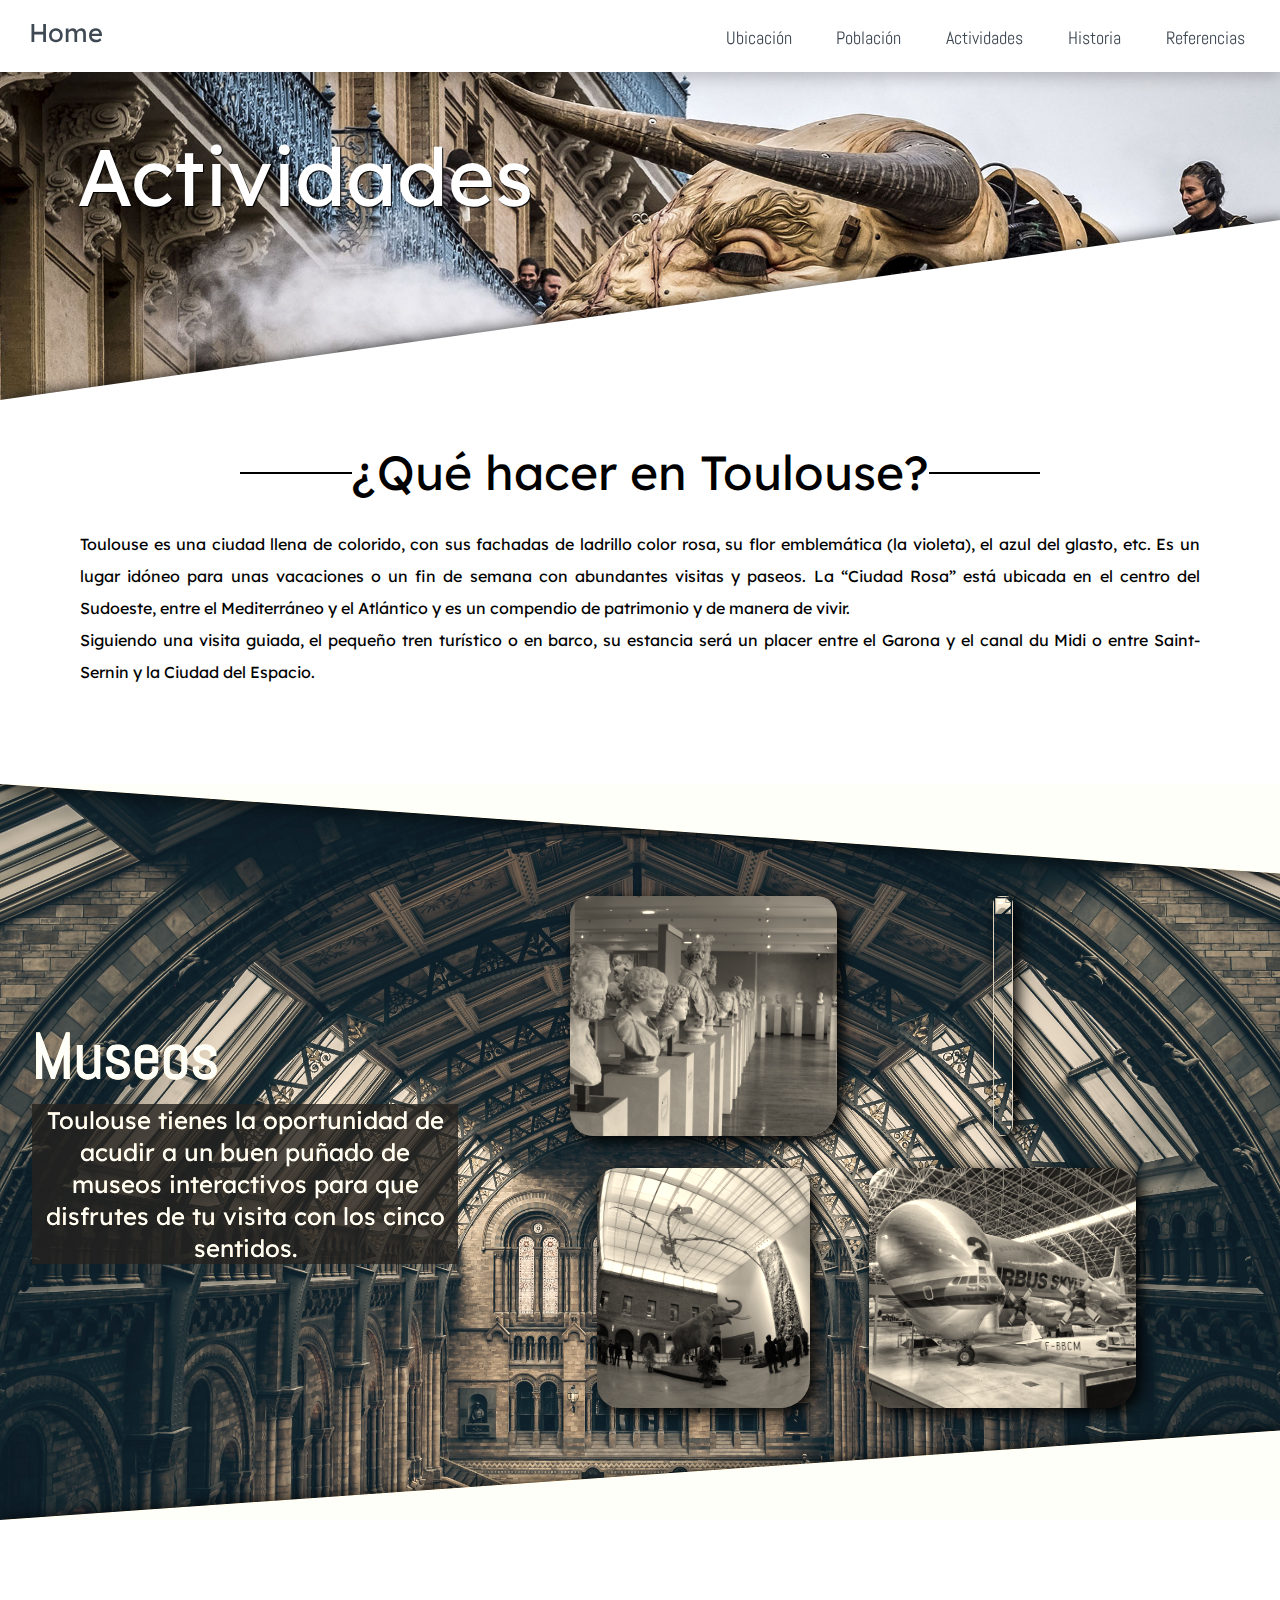
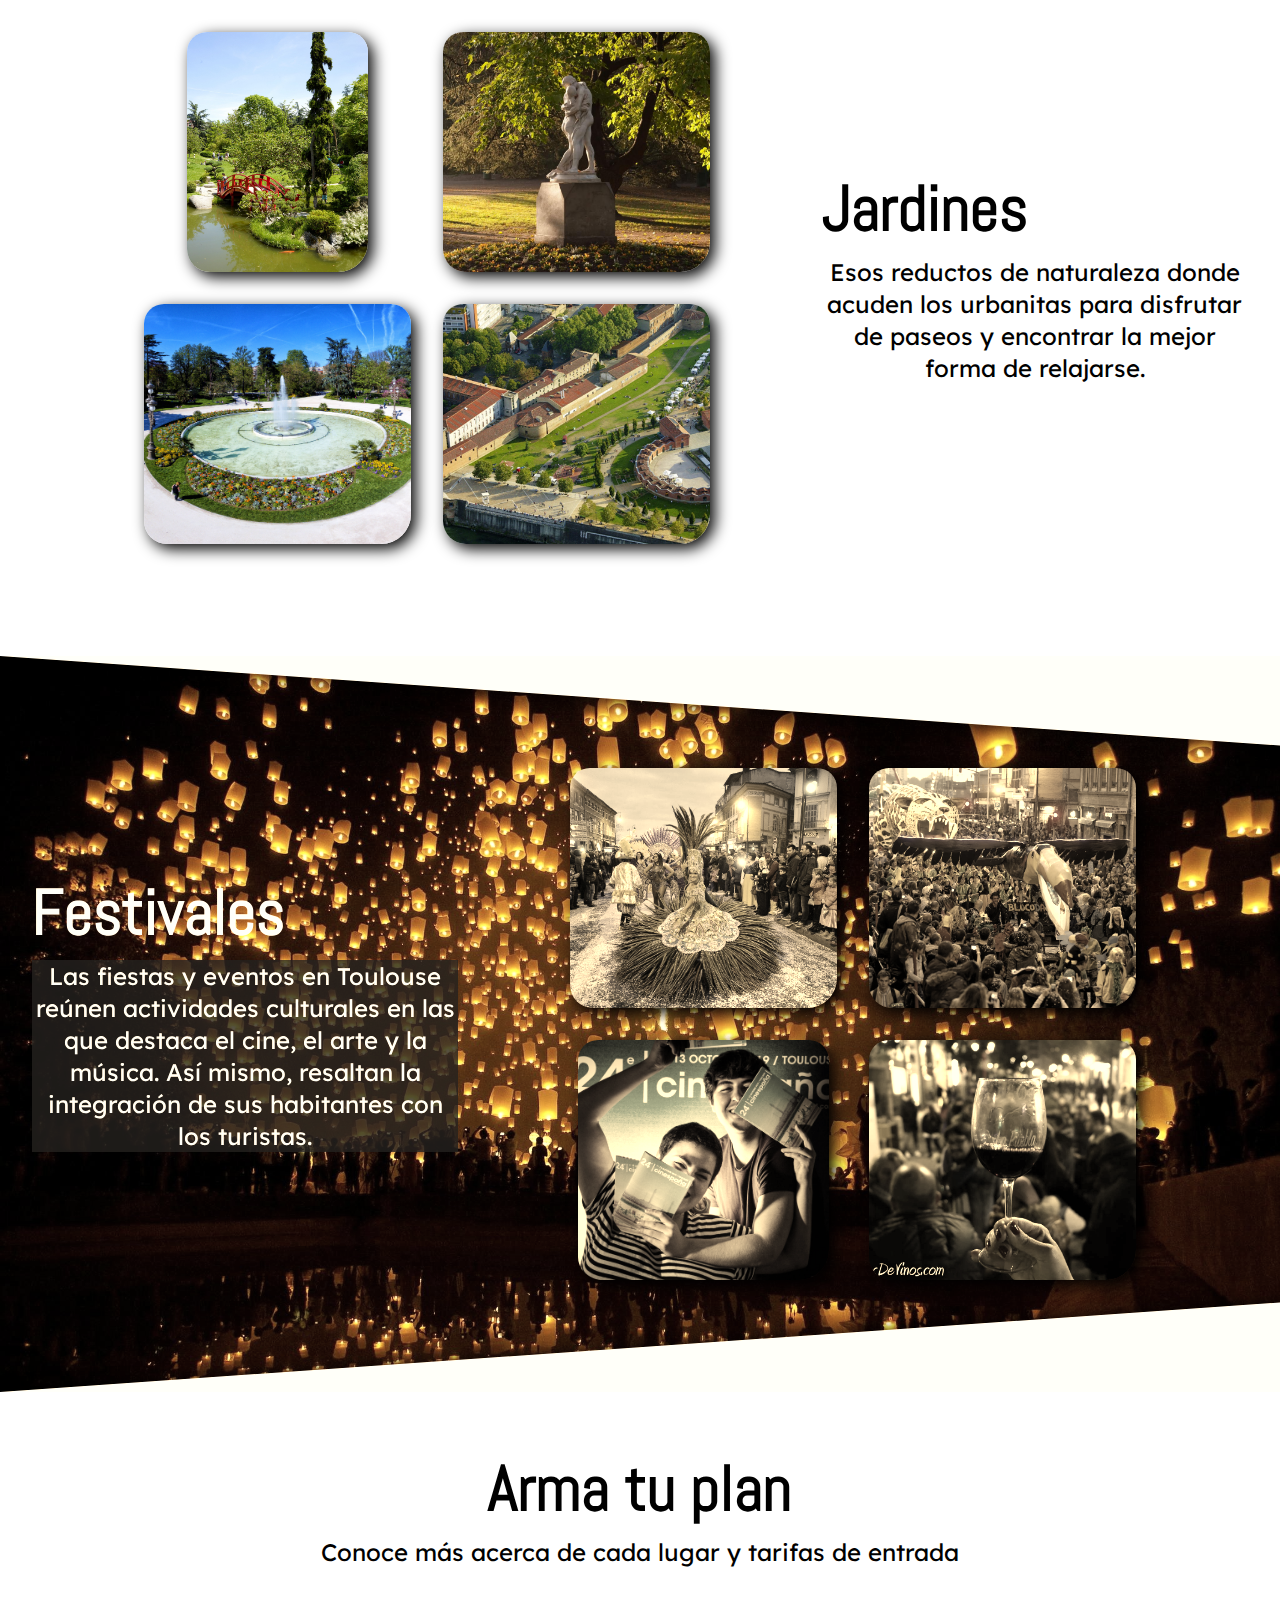
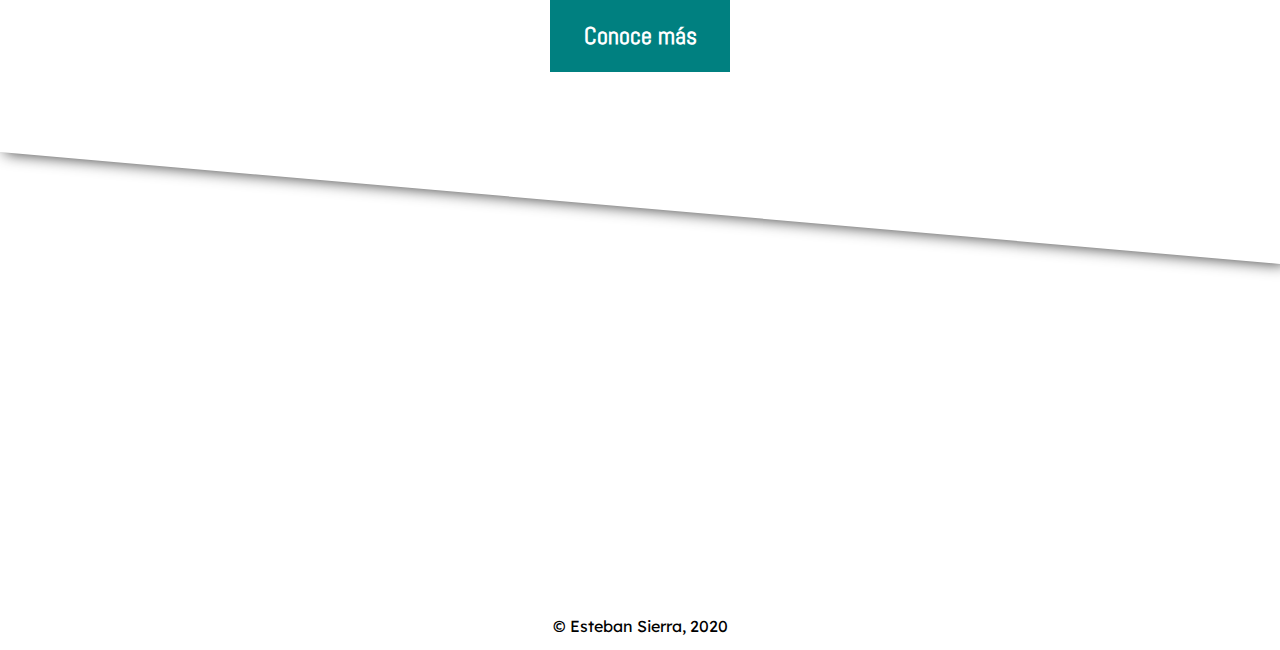
==== commit a0caf94c: "final1" ====
--- a/actividades.html
+++ b/actividades.html
@@ -56,85 +56,153 @@
                 su estancia será un placer entre el Garona y el canal du Midi o 
                 entre Saint-Sernin y la Ciudad del Espacio.</p>
             <br>
-    <!-- ------------x---------------  Introducción ------------------------x------------------- -->
+    <!-- ------------x---------------  Introducción ------------------------x------------------- -->    
+    </section>
+    <!-- ------------x---------------  Sección Intermedia ------------------x------------------- -->
     <!-- ------------------------------  Cards(Capitole) --------------------------------------- -->
-            <div class="contenedor2">
-                <div class="card2">
-                    <div class="front"><img src="imagenes/capitole.jpg"></div>
-                    <div class="back">
-                        <h2>Le Capitole- Hotel de Ville</h2>
-                        <p> En el primer piso hay magníficas salas de recepción decoradas con alegorías 
-                            del Amor por Paul Gervais, diez lienzos enormes de Henri Martin, en la Sala 
-                            de los Ilustres con temas que cuentan la historia de Toulouse y 
-                            unos bustos en memoria de los hombres que dejaron su impronta en 
-                            la ciudad.
-                        </p>
-                    </div>
-                </div>
-    <!-- ---------------x--------------  Cards(Capitole) --------------------x------------------ -->
-    <!-- --------------------------------  Cards(Jardin) --------------------------------------- -->
-                <div class="card2">
-                    <div class="front"><img src="imagenes/jardin.jpg"></div>
-                    <div class="back">
-                        <h2>Jardin du Grand Rond</h2>
-                        <p> Su segundo nombre es el de parque Boulingrin, lo que recuerda el 
-                            nombre bowling green en inglés, rectángulo de césped donde se juega
-                            con bolas.<br>
-                            También se puede hacer picnic bajo la gran variedad de árboles y 
-                            flores o improvisar un paseo romántico por las avenidas entre las 
-                            estatuas que terminan en el templete frente a una hermosa fuente.
-                        </p>
-                    </div>
-                </div>
-            </div>
-    <!-- ------------------x------------  Cards(Jardin) ------------x--------------------------- -->
-    <!-- ------------------------------  Cards(Espacer) ---------------------------------------- -->
-            <div class="contenedor2">
-                <div class="card2">
-                    <div class="front"><img src="imagenes/espacio.jpg"></div>
-                    <div class="back">
-                        <h2>Cite de l'espace</h2>
-                        <p> Gracias al simulador de camino lunar, el visitante puede entrenarse a andar 
-                            como un astronauta descubriendo su vida a bordo de la Estación 
-                            Espacial Internacional. Venga a vestirse con una escafandra 
-                            subiendo a un módulo lunar. Y los peques, ¡también!
-                        </p>
-                    </div>
-                </div>
-    <!-- ---------------x--------------  Cards(Espacer) --------------x------------------------ -->
-    <!-- ---------------------------------  Cards(Pont) --------------------------------------- -->
-                <div class="card2">
-                    <div class="front"><img src="imagenes/pont.jpg"></div>
-                    <div class="back">
-                        <h2>Pont - Neuf</h2>
-                        <p> La construcción a partir de 1544 del puente más 
-                            antiguo del Garona fue un tema de importancia nacional.<br>
-                            Hoy podemos apreciar sus ocho ojos grandiosos, de ladrillo 
-                            y sillares de piedra con u os vanos para limitar la presión 
-                            del agua, dispositivo que permitirá al puente el haber 
-                            resistido a los caprichos del río.
-                        </p>
-                    </div>
-                </div>
-            </div>
-        </div>
-    <!-- -----------------x---------------  Cards(Pont) ------------------x-------------------- -->
-    </section>
-    <!-- ------------x---------------  Sección Intermedia ------------------x------------------- -->
-
+    <section class="sec3_act1 b" style="background-image: url(imagenes/monumento.jpg);">
+        <div class="descripcion">
+            <h3>Museos</h3>
+            <br>
+            <p>Toulouse tienes la oportunidad de acudir a un buen puñado de museos 
+                interactivos para que disfrutes de tu visita con los cinco sentidos.</p>
+        </div>
+        <div class="galeria gris">
+            <div class="division">
+                <div class="division-item">
+                    <img src="imagenes/saintroman.jpg">
+                </div>
+                <div class="lugar">
+                    <h3>Musée Saint-Raymond</h3>
+                </div>
+            </div>
+            <div class="division">
+                <div class="division-item">
+                    <img src="imagenes/agustinos.jpg">
+                </div>
+                <div class="lugar">
+                    <h3>Musée des Augustins</h3>
+                </div>
+            </div>
+            <div class="division">
+                <div class="division-item">
+                    <img src="imagenes/natural.jpg">
+                </div>
+                <div class="lugar">
+                    <h3>Museum d’Historie Naturelle</h3>
+                </div>
+            </div>
+            <div class="division">
+                <div class="division-item">
+                    <img src="imagenes/aeroscopia.jpg">
+                </div>
+                <div class="lugar">
+                    <h3>Musée Aeroscopia</h3>
+                </div>
+            </div>            
+        </div>
+    </section>
+    <section class="sec3_act1">
+        <div class="galeria">
+            <div class="division">
+                <div class="division-item">
+                    <img src="imagenes/japones.jpg">
+                </div>
+                <div class="lugar">
+                    <h3>Jardin Japonais</h3>
+                </div>
+            </div>
+            <div class="division">
+                <div class="division-item">
+                    <img src="imagenes/plantes.jpg">
+                </div>
+                <div class="lugar">
+                    <h3>Jardin des Plantes</h3>
+                </div>
+            </div>
+            <div class="division">
+                <div class="division-item">
+                    <img src="imagenes/jardin.jpg">
+                </div>
+                <div class="lugar">
+                    <h3>Jardin du Grand Rond</h3>
+                </div>
+            </div>
+            <div class="division">
+                <div class="division-item">
+                    <img src="imagenes/raymond.jpg">
+                </div>
+                <div class="lugar">
+                    <h3>Jardin Raymond IV</h3>
+                </div>
+            </div>
+        </div>
+        <div class="descripcion">
+            <h3>Jardines</h3>
+            <br>
+            <p> Esos reductos de naturaleza donde acuden los urbanitas para disfrutar de 
+                paseos y encontrar la mejor forma de relajarse.</p>
+        </div>
+    </section>
+    <section class="sec3_act1 b">
+        <div class="descripcion">
+            <h3>Festivales</h3>
+            <br>
+            <p>Las fiestas y eventos en Toulouse reúnen actividades 
+                culturales en las que destaca el cine, el arte y la música. 
+                Así mismo, resaltan la integración de sus habitantes con los turistas.</p>
+        </div>
+        <div class="galeria sepia" >
+            <div class="division">
+                <div class="division-item">
+                    <img src="imagenes/violetf.jpg">
+                </div>
+                <div class="lugar">
+                    <h3>Toulouse Violet Festival</h3>
+                </div>
+            </div>
+            <div class="division">
+                <div class="division-item">
+                    <img src="imagenes/carnaval.jpg">
+                </div>
+                <div class="lugar">
+                    <h3>Le Carnaval</h3>
+                </div>
+            </div>
+            <div class="division">
+                <div class="division-item">
+                    <img src="imagenes/cine.jpg">
+                </div>
+                <div class="lugar">
+                    <h3>Cinespaña</h3>
+                </div>
+            </div>
+            <div class="division">
+                <div class="division-item">
+                    <img src="imagenes/vino.jpg">
+                </div>
+                <div class="lugar">
+                    <h3>La Foire du Vin</h3>
+                </div>
+            </div>
+        </div>
+    </section>
+    <section class="sec3_act1">
+        <div class="descripcion explora">
+            <h3>Arma tu plan</h3>
+            <br>
+            <p>Conoce más acerca de cada lugar y tarifas de entrada</p>
+            <a href="https://www.turismo-toulouse.es/cosas-que-ver-cosas-que-hacer" class="btn" target="_black"><h3>Conoce más</h3></a>
+        </div>
+    </section>
+    
     <!-- ----------------------------  Banner final -------------------------------------------- -->
     <section class="sec5" style="background-image: url(imagenes/actividades.jpg)"></section>
     <!-- ------------x---------------  Banner final ------------------------x------------------- -->
     <!-- ------------x------------------------------  MAIN ------------------------------x----------------------- --> 
-
     <!-- ----------------------------  PIE DE PÁGINA ------------------------------------------- -->
     <div class="footer">
-        <p>Diseñado por: Esteban Sierra</p>
-        <p>Información de contacto: 
-            <a href="mailto:anesierrasa@unal.edu.co">
-                anesierrasa@unal.edu.com
-            </a>
-        </p>
+        <p>&copy Esteban Sierra, 2020</p>
     </div>
     <!-- ------------x---------------  PIE DE PÁGINA ------------------------x------------------- -->
 </body>
--- a/css/estilo1.css
+++ b/css/estilo1.css
@@ -27,6 +27,9 @@
     }
     h2{
         font-family: Lexend;
+        font-size: 3rem;
+        font-weight: bolder;
+        line-height: 3rem;
     }
     h3{
         font-family: Abel;
@@ -34,6 +37,10 @@
     }
     p{
         font-family: Lexend;
+    }
+    ul{
+        font-family: Lexend;
+        text-decoration: none;
     }
     section{
         width: 100%;
@@ -99,7 +106,7 @@
     }
     .menu a:hover{
         color: white;
-        background: rgba(249, 149, 166,0.8);
+        background: rgba(234, 171,157,0.8);
     }
 
 /* -------------------- SECCION FINAL --------------------------*/
@@ -125,10 +132,11 @@
     }
 /* -------------------- PIE DE PÁGINA --------------------------*/
     .footer{
-        background-color: #3f4954;
-        color: white;
-        width: 100%;
-        height: 5rem;
+        position: relative;
+        background: white;
+        background-position:bottom;
+        width: 100%;
+        height: auto;
         text-align: center;
         bottom: 0px;
         padding: .5rem;
@@ -194,7 +202,7 @@
     /* ---------------------- Botón ----------------------*/      
     #banner .sec1 .btn{
         margin: 10px;
-        background: linear-gradient(120deg, #a1c4fd 0%, #c2e9fb 100%);
+        background: linear-gradient(120deg, #d78b78 0%, #eaab9d 100%);
         background-size: cover;
         box-shadow: 0px 1px 1px rgba(0, 0, 0, 0.8);
     }
@@ -216,7 +224,7 @@
 
     section.sec2{
         height: auto;
-        padding: 5rem;
+        padding: 3rem 5rem 01rem 5rem;
         box-sizing: border-box;
         text-align: justify;
         line-height: 2rem;    
@@ -265,7 +273,7 @@
         display: flex;
         position: relative;
         overflow: hidden;
-        background-image: url(/imagenes/sec3.jpg);
+        background-image: url(../imagenes/sec3.jpg);
         background-size: cover;
         z-index: -1;
     }    
@@ -299,15 +307,13 @@
         left: 50%;
         width: 50%;
         height: 100%;
-        background: rgba(249, 149, 166,0.8);  
-        padding: 10% 5%;         
+        background: rgba(215, 139, 120,0.8);  
+        padding: 6%;         
     }
     /* --------------------- Parrafos --------------------*/   
     .sec3 .content p{
         font-size: 0.9rem;
-        line-height: 1.5em;
-        text-align: justify;
-        
+        text-align: justify;        
     }
 /* ---------x------- SECCIÓN INTERMEDIO ----------x---------*/
 
@@ -320,12 +326,19 @@
         flex-wrap: wrap;
     }
     .descripcion{
-        width: 300px;
+        width: 500px;
         text-align: right;
         content: center;
         height: auto;
         margin-top: auto;
         margin-bottom: auto;
+    }
+    .sec4 .descripcion p{
+        font-size: 1.2rem;
+    }
+    .sec4 .descripcion h3{
+        font-size: 3rem;
+        font-weight: bolder;
     }
     /* --------------------- Fichas --------------------*/   
     .sec4 .card{
@@ -423,91 +436,126 @@
     ubicación.html */
 /* --------------x------------- CLASES - UBICACIÓN --------------x-------------*/
     .mapa{
-        display: flex;
-        justify-content: center;
-        margin-bottom: 2rem;
+        position: relative;
+        width: 100%;
+        height: auto;
+    }
+    .mapa iframe{
+        width: 50%;
+        height: 500px;
+        margin-bottom: 0;
+    }
+    .contenedor2.mapa{
+        height: 50vh;
+    }
+    .contenedor2.simbolos{
+        position: relative;
+        margin-top: 0;
+        color: black;
+        background-image: url(../imagenes/escudo.jpg);
+        background-size: cover;
+        background-position: center;
+        background-repeat: no-repeat;
+        height: 70vh;
+    }
+
+    .contenedor2.simbolos .texto{
+        height: 70vh;
+        width: 0%;
+        overflow: hidden;
+        position: absolute;
+        bottom: 0rem;
+        left: 0rem;
+        transform-origin: left;
+        transition: all 0.4s;
+        background-color:rgba(2, 25, 134,0.5);
+        padding-top: 30vh;
+        color: white;
+    }
+    .contenedor2.simbolos .texto h3{
+        transition: 0.5s;
+        opacity: 1;
+        margin-top: 1rem;
+        font-size: 4rem;
+        text-align: center;
+        font-weight: bolder;
+    }
+    .contenedor2.simbolos:hover .texto{
+        width: 100%;
+        transition: all 0.5s;
+    }
+    .contenedor2.simbolos:hover .texto h3{
+        transition: all 0.5s;
+    }
+
+    .contenedor2.simbolos.b{
+        background-image: url(../imagenes/bandera.jpg);
+    }
+    .contenedor2.simbolos.b .texto{
+        background-color:rgba(208, 22, 36,0.5);
+    }
+    .contenedor2.simbolos.m{
+        background-image: url(../imagenes/mapa.svg);
+    }
+    .contenedor2.simbolos.m .texto{
+        background-color:rgba(255, 255, 255,0.5);
+        color: black;
+    }    
+    .sec2b{
+        margin-bottom: 3rem;
     }
 
 /* ---------------------------- CLASES - POBLACIÓN ----------------------------*/
 /* A continuación se muestran las clases utilizadas únicamente en la pagina 
     población.html */
-    
-    .sec2 .box{
-        padding-left: 5rem;
-        padding-right: 5rem;
-        display: flex;
-        position: relative;
-        margin: auto;
-        width: 24rem;
-        height: 24rem;
-        transition: 0.5s;
-        margin: 10px;
-    }
-    .sec2 .box:hover{
-        z-index: 1;
-        transform: scale(1.1);
-        box-shadow: 0 25px 45 rgba(0,0,0,0.5);
-    }
-    .box .imagen{
-        position: absolute;
-        width: 100%;
-        height: 100%;
-    }
-    .box .imagen:before{
+    .contenedor2{
+        display: flex;
+        flex-wrap: wrap;
+        height: auto;
+        justify-content: center;
+        padding: 1.5rem 0 4rem 0;
+    }
+    .contenedor2 .descripcion{
+        width: 50%;
+        height: 100%;
+        padding: 1rem 5rem 1rem 1rem;
+        box-sizing: border-box;
+        text-align: right;     
+    }
+    .contenedor2 .descripcion h3{
+        font-size: 2.3rem;
+        font-weight: bolder;
+    }
+    .contenedor2 .box{     
+        position: relative;
+        width: 40%;
+        height: auto;
+    }
+    .contenedor2 .box:before{      
         content: '';
         position: absolute;
-        top: 0;
-        left: 0;
-        width: 100%;
-        height: 100%;
-        z-index: 1;
-        background: linear-gradient(180deg,rgb(228, 55, 185),rgb(241, 237, 237));
-        mix-blend-mode: multiply;
-        opacity: 0;
-        transition: 0.5s;
-        border-radius: 18px;
-    }
-    .box:hover .imagen:before{
-        opacity: 1;
-    }
-    .box .imagen img{
-        position: absolute;
-        width: 100%;
-        height: 100%;
-        object-fit: cover;
-        border-radius: 18px;
-    }
-    .box .lugar{
-        position: absolute;
-        z-index: 1;
-        width: 100%;
-        height: 100%;
-        padding: 30px;
-        color: white;
-    }
-    .box .lugar h2{
-        width: 100%;
-        transition: 0.5s;
-        margin-bottom: 5px;
-        transform: translateY(100px);
-        line-height: 2rem;
-        opacity: 0;    
-    }
-    .box:hover .lugar h2{
-        transform: translateY(0px);
-        transition-delay: 0.6s;
-        opacity: 1;    
-    }
-    .box .lugar p{
-        transition: 0.5s;
-        transform: translateY(100px);
-        line-height: 1.2rem;
-        opacity: 0;    
-    }
-    .box:hover .lugar p{
-        transform: translateY(0px);
-        transition-delay: 0.6s;
-        opacity: 1;  
+        right: 20px;
+        top: 20px;
+        border: 10px solid rgba(87, 85, 38,0.8);
+        width: 100%;
+        height: 100%;
+    }
+    .contenedor2 .box img{
+        width: 100%;
+        height: 100%;
+    }
+    .contenedor2.b{
+        background-color: rgba(87, 85, 38,1)  ;
+        color: white;
+    }
+    .contenedor2.b .descripcion{
+        text-align: left;
+        padding: 4rem 1rem 1rem 6rem;
+    }
+    .contenedor2.b .box:before{
+        border: 10px solid rgba(255,255,255,0.8);
+        right: -40px;
+        top: 20px;
     }
 /* --------------x------------- CLASES - POBLACIÓN --------------x-------------*/
 
@@ -515,64 +563,224 @@
 /* ---------------------------- CLASES - ACTIVIDADES ----------------------------*/
 /* A continuación se muestran las clases utilizadas únicamente en la pagina 
     actividades.html */
-    .sec2 .contenedor2{
-    display: flex;
-    justify-content: center;
-    margin-bottom: 2rem;
-    }
-    /* ---------------------- CARDS ----------------------*/ 
-    .sec2 .card2{
-    position: relative;
-    width: 98%;
-    height: 30rem;
-    margin: 25px;
-    margin-bottom: 5rem;
-    transform-style: preserve-3d;
-    transition: transform .4s linear;
-    }
-    .sec2 .front{
-    justify-content: center;
-    position: absolute;
-    width: 100%;
-    height: 100%;
-    backface-visibility: hidden;
-    }
-    .front img{
-    width: 98%;
-    height: 30rem;    
-    border-radius: 20px;
-    }
-    .sec2 .card2:hover{
-    transform: rotateY(180deg);
-    }
-    .sec2 .back{
-    padding: 2rem;
-    width: 100%;
-    height: 100%;
-    backface-visibility: hidden;
-    position: absolute;
-    background:red;
-    transform: rotateY(180deg);
-    text-align: center;
-    border-radius: 20px;
-    }
-
+    
+    section.sec3_act1{
+        position: absolute;
+        display: flex;
+        color: black;
+        height: auto;
+        padding: 5rem 2rem;
+        position: relative;
+        overflow: hidden;
+        background-color:white;
+    }
+    .sec3_act1 .descripcion{
+        width: 60%;        
+        display: inline-block;
+        text-align: center;
+    }
+    .sec3_act1 .descripcion p{
+        font-size: 1.5rem;
+        text-align: center;
+    }
+    .sec3_act1 .descripcion h3{
+        font-size: 4rem;
+        text-align: left;
+        font-weight: bolder;
+    }
+    .sec3_act1 .descripcion .btn{
+        width: 180px;
+        display: inline-block;
+        margin-top: 2rem;
+        font-size: 1rem;
+        padding: 20px 0px;
+        background-color: teal;
+        text-decoration: none;
+        color: white;
+    }
+
+    .sec3_act1.b .descripcion p{
+        background-color: rgba(32, 31, 31, 0.8);
+    }
+    .descripcion.explora{
+        justify-content: center;
+        width: 100%;
+    }
+    .descripcion.explora h3{
+        text-align: center;
+    }
+
+    .sec3_act1 .descripcion .btn h3{
+        font-size: 1.5rem;
+        text-align: center;
+    }
+    section.sec3_act1.b{
+        background-image: url(../imagenes/festival.jpg);
+        filter: sepia(40%);
+        background-size: cover;
+        color: white;
+    }       
+    section.sec3_act1.b:before{        
+        content: '';
+        position: absolute;
+        bottom: 100%;
+        left: 0%;
+        width: 100%;
+        height: 100%;
+        background:white;
+        transform-origin: left;
+        transform: skewY(4deg);
+        box-shadow: 0px 5px 15px rgba(0, 0, 0, 0.5);
+    }
+    section.sec3_act1.b:after{        
+        content: '';
+        position: absolute;
+        top: 100%;
+        left: 0%;
+        width: 100%;
+        height: 100%;
+        background:white;
+        transform-origin: left;
+        transform: skewY(-4deg);
+        box-shadow: 5px 0px 15px rgba(0, 0, 0, 0.8);
+    }
+    .galeria{
+        width: 100%;
+        height: auto;
+        padding: 1rem 6rem;
+        display: grid;
+        grid-template-columns: repeat(auto-fit,minmax(15rem,1fr));
+    }
+    .division{
+        display: flex;
+        position: relative;
+        margin: auto;
+        padding: 1rem;
+        transition: 0.5s;
+    }       
+    .division-item{
+        width: auto;
+        height: 15rem;
+        position: relative;
+        transition: all .4s;
+        overflow: hidden;
+        box-shadow: 5px 5px 15px #000;
+        border-radius: 20px 20px 30px 23px;
+    }
+    .division-item img{
+        width: 100%;
+        height: 100%;
+        object-fit: cover;
+        transition: 0.4s;
+    }
+
+    .gris .division-item img{        
+        filter: grayscale(100%);
+    }
+
+    .sepia .division-item img{
+        filter: sepia(80%);
+    }
+    .division:hover .division-item img{
+        transform: scale(1.2, 1.2);
+        filter: grayscale(0%);
+        filter: sepia(0%);
+    }
+    .division .lugar{
+        height: 0px;
+        width: 90%;
+        overflow: hidden;
+        text-align: center;
+        position: absolute;
+        bottom: 1rem;
+        transition: all 0.4s;
+        background-color:rgba(0, 0, 0, 0.5);
+        border-radius: 0px 0px 30px 23px;
+    }
+    .division .lugar h3{
+        transition: 0.5s;
+        opacity: 1;
+        margin-top: 1rem;
+        color: white;
+    }
+    .division:hover .lugar{
+        height: 25%;
+        transition: all 0.5s;
+    }
+    .division:hover .lugar h3{
+        transition: all 0.5s;
+    }
 /* --------------x------------- CLASES - ACTIVIDADES --------------x-------------*/
 
 /* ---------------------------- CLASES - HISTORIA ----------------------------*/
-/* A continuación se muestran las clases utilizadas únicamente en la pagina 
+/* A continuaci ón se muestran las clases utilizadas únicamente en la pagina 
     historia.html */
-
-    .sec2b .contenedor3{
-        position: relative;
-        width: 100%;
-        padding: 1rem 5rem;
+    
+    #hist{
+        /* Esto se realiza para dejar el menu al inicio de la pagina y así 
+        visualizar el bookmark que se realiza */
+        position: relative;
+    }
+    .contenedor2.simbolos.historia{
+        background-image: url(../imagenes/historia.jpg);
+        background-attachment: fixed;
+        height: auto;
+        color: white;
+        align-items: center;
+        justify-content: center;
+        padding-bottom: 2rem;                
+    }
+    .contenedor2.simbolos.historia .descripcion{
+        width: 100%;        
+        display: inline-block;
+        text-align: center;
+    }
+    .contenedor2.simbolos.historia .descripcion p{
+        font-size: 1.5rem;
+    }
+    .contenedor2.simbolos.historia .descripcion h3{
+        font-size: 4rem;
+        font-weight: bolder;
+    }
+    .contenedor2.simbolos.historia .mhistoria{
+        font-family: Abel;
+        font-size: 1.1rem;
+        position: static;
+        width: auto;
+        height: auto;
+        display: flex;
+        border: none;
+        float: right;
+    }
+    .contenedor2.simbolos.historia .mhistoria a {
+        height: auto;
+        color: white;
+        border: 1px solid white;
+        text-decoration: none;
+        padding: 0.5rem 1rem;
+        transition: 0.5s;
+        font-size: 1.3rem;
+        font-weight: bolder;
+        margin: 5px;
+        text-align: center;
+    }
+    .contenedor2.simbolos.historia .mhistoria a:hover{
+        color: black;
+        background: white;
+    } 
+    .contenedor3{
+        position: relative;
+        width: 100%;
+        padding: 2rem 6rem;
+        text-align: justify;
     }
     .contenedor3 h2{
+        font-family: Abel;
+        font-weight: bolder;
         font-size: 2rem;
         text-align: center;
     }    
-    .sec2b .contenedor3 img{
+    .contenedor3 img{
         position: absolute;
         top: 0;
         left: 0;
@@ -580,17 +788,17 @@
         width: 100%;
         object-fit: cover;
     }
-    .sec2 .sec2b .imgBox{
+    .imgBox{
         position: relative;
         overflow: hidden;
-        width: 400px;
-        height: 400px;
+        width: 350px;
+        height: 350px;
         float: left;
         border-radius: 50%;
         margin: 20px;
         shape-outside: circle();
     }
-    .sec2 .sec2b .imgBox2{        
+    .imgBox2{        
         position: relative;
         overflow: hidden;
         width: 300px;
@@ -600,6 +808,21 @@
         margin: 20px;
         shape-outside: circle();
     }
+    .contenedor3 a{
+        height: auto;
+        color: black;
+        border: 1px solid black;
+        text-decoration: none;
+        transition: 0.5s;
+        padding: 0.5rem 1rem;
+        font-size: 1.3rem;
+        font-weight: bolder;
+        text-align: center;
+    }
+    .contenedor3 a:hover{
+        color: white;
+        background: black;
+    } 
 /* --------------x------------- CLASES - HISTORIA --------------x-------------*/
 
 
@@ -642,7 +865,89 @@
         font-size: 5rem;
     }
 /* --------------x------------- CLASES - REFERENCIAS --------------x-------------*/
-
+    .contenedor2.ref{
+        background: rgba(46, 25, 75,1);
+        background-size: cover;
+        background-position: center;
+        margin-bottom: 2rem;
+        color: rgba(46, 25, 75,1);
+        display: flex;
+        height: 25rem;
+        padding: 0 0 0 0.5rem;
+    }
+    .contenedor2.ref .descripcion{
+        width: 33%;
+        margin: 0;
+        padding: 0;
+        height: 100%;
+        text-align: center;
+        transition: all 0.4s;
+        overflow: hidden;     
+    }
+
+    .contenedor2.ref .descripcion.a:hover{
+        transform: scale(1.05);
+        box-shadow: 5px 5px 15px #000;    
+    }
+
+    .contenedor2.ref .descripcion h3{
+        background-color: rgba(255,255,255, 1);
+        font-size: 3.5rem;
+        width: 100%;
+        height: 25rem;
+        margin: 0;
+        padding: 11.5rem 0;
+    }
+    .contenedor2.ref .descripcion h2{
+        font-size: 2rem;
+        color: white;      
+    }
+    .contenedor2.ref ul{
+        text-align: center;
+        list-style-type: none;
+        list-style-position: inside;    
+        display: flex;
+        flex-wrap: wrap;
+        width: 100%;
+    }
+    .contenedor2.ref li{
+        width: 50%;
+    }
+    .contenedor2.ref a{
+        text-decoration: none;
+        color: white;
+        font-size: 1.1rem;
+    }
+    .contenedor2.ref a:hover{
+        text-decoration: underline ;
+    }
+    .contenedor2.ref .descripcion.info{
+        padding: 1rem 1.3rem;
+        margin:0;
+        background-color:transparent;
+        box-shadow: none;
+        color: black;
+    }
+    .contenedor2.ref.b{
+        background-color: white;
+        padding: 0 0.5rem 0 0;   
+    }
+    .contenedor2.ref.b .descripcion {
+        background-color: rgba(46, 25, 75,1);
+    }
+    .contenedor2.ref.b .descripcion h3{
+        background-color: rgba(46, 25, 75,1);
+        color: white;
+        text-align: center;
+    }
+    .contenedor2.ref.b .descripcion.info h2, .contenedor2.ref.b .descripcion.info a, .contenedor2.ref.b .descripcion.info{
+        background-color: white;
+        color: rgba(46, 25, 75,1);
+        text-align: center;
+    }
+
+
+    
 /* ----------------------------- RESPONSIVE 800PX--------------------------------*/
 @media only screen and (max-width: 800px) { 
     /* ----------------------- CABECERA ------------------------*/
@@ -674,12 +979,9 @@
     #menu-bar:checked ~ .menu{
         transform: translateX(100%);
     }
-    .menu a:hover{
-    background: rgba(235,90,121,0.8);
-    }
     /* ------------------- INTRODUCCIÓN -------------------------*/
     section.sec2{
-        padding: 5rem; 
+        padding: 2rem 5rem 1rem 5rem; 
     }
     .sec2 .contenedor2{
         flex-wrap: wrap;
@@ -714,7 +1016,65 @@
         margin: auto;
         padding-left: 0rem;
         padding-top: 1rem;
-    }    
+    }
+    /* ---------------------------- CLASES - HISTORIA ----------------------------*/
+    .contenedor3{
+        padding: 1rem 3rem;
+    }
+    .imgBox{
+        width: 300px;
+        height: 300px;
+
+    }
+    .imgBox2{        
+        display: none;
+    }
+    .contenedor2.simbolos.historia .mhistoria{
+        flex-wrap: wrap;
+        justify-content: center; 
+    }
+    /* ---------------------------- CLASES - POBLACION ----------------------------*/  
+    .contenedor2 .descripcion{
+        padding: 1rem 7rem 1rem;
+        text-align: justify;
+        width: 100%;      
+    }
+    .contenedor2 .box{
+        width: 70%;      
+    }
+    .contenedor2.b{
+        flex-wrap: wrap-reverse;
+    }
+    .contenedor2.b .descripcion{
+        text-align: justify;
+        padding: 4rem 7rem 1rem;
+        width: 100%;
+    }
+    /* ------------------------- CLASES - ACTIVIDADES ----------------------------*/
+    section.sec3_act1.b{
+        flex-wrap: wrap;
+    }
+    section.sec3_act1{
+        flex-wrap: wrap-reverse;
+    }
+    .sec3_act1 .descripcion{
+        padding-top: 1rem;
+        width: 100%;
+    }
+     /* ----------------------- CLASES - REFERENCIAS ----------------------------*/
+    .contenedor2.ref{
+        flex-wrap: wrap;
+        height: auto;
+    }
+    .contenedor2.ref .descripcion{
+        width: 90%;
+        height: auto;
+    }
+    .contenedor2.ref.b{
+        flex-wrap: wrap-reverse;
+    }
+
+
 }
 /* --------------x-------------- RESPONSIVE 800PX-----------------x--------------*/
 
@@ -728,11 +1088,21 @@
     }
     /* ---------------------- BANNER ---------------------------*/
     #banner .sec1b .contenedor h1{
-        font-size: 4rem;
+        font-size: 3.7rem;
+    }
+
+    #banner .referencias .contenedor h1{
+        font-size: 3.7rem;
     }
     /* ------------------- INTRODUCCIÓN -------------------------*/
     section.sec2{
-        padding: 3rem; 
+        padding: 2rem 3rem 1rem 3rem; 
+    }
+    /* ----------------- Fichas descriptivas --------------------*/
+    .sec4 .descripcion{
+        width: 400px;
+        height: auto;
+        padding: 1rem;
     }
     /* ------------- Card - Actividades -----------------*/
     .sec2 .card2{
@@ -750,6 +1120,12 @@
         left: 0%;
         width: 100%;
         transform-origin: 50% top;
-    } 
+    }
+    /* ---------------------------- CLASES - HISTORIA ----------------------------*/
+    .contenedor3{
+        display: flex;
+        flex-wrap: wrap;
+        padding: 1rem 2rem;
+    }
 }
 /* --------------x-------------- RESPONSIVE 500PX-----------------x---------------*/ 